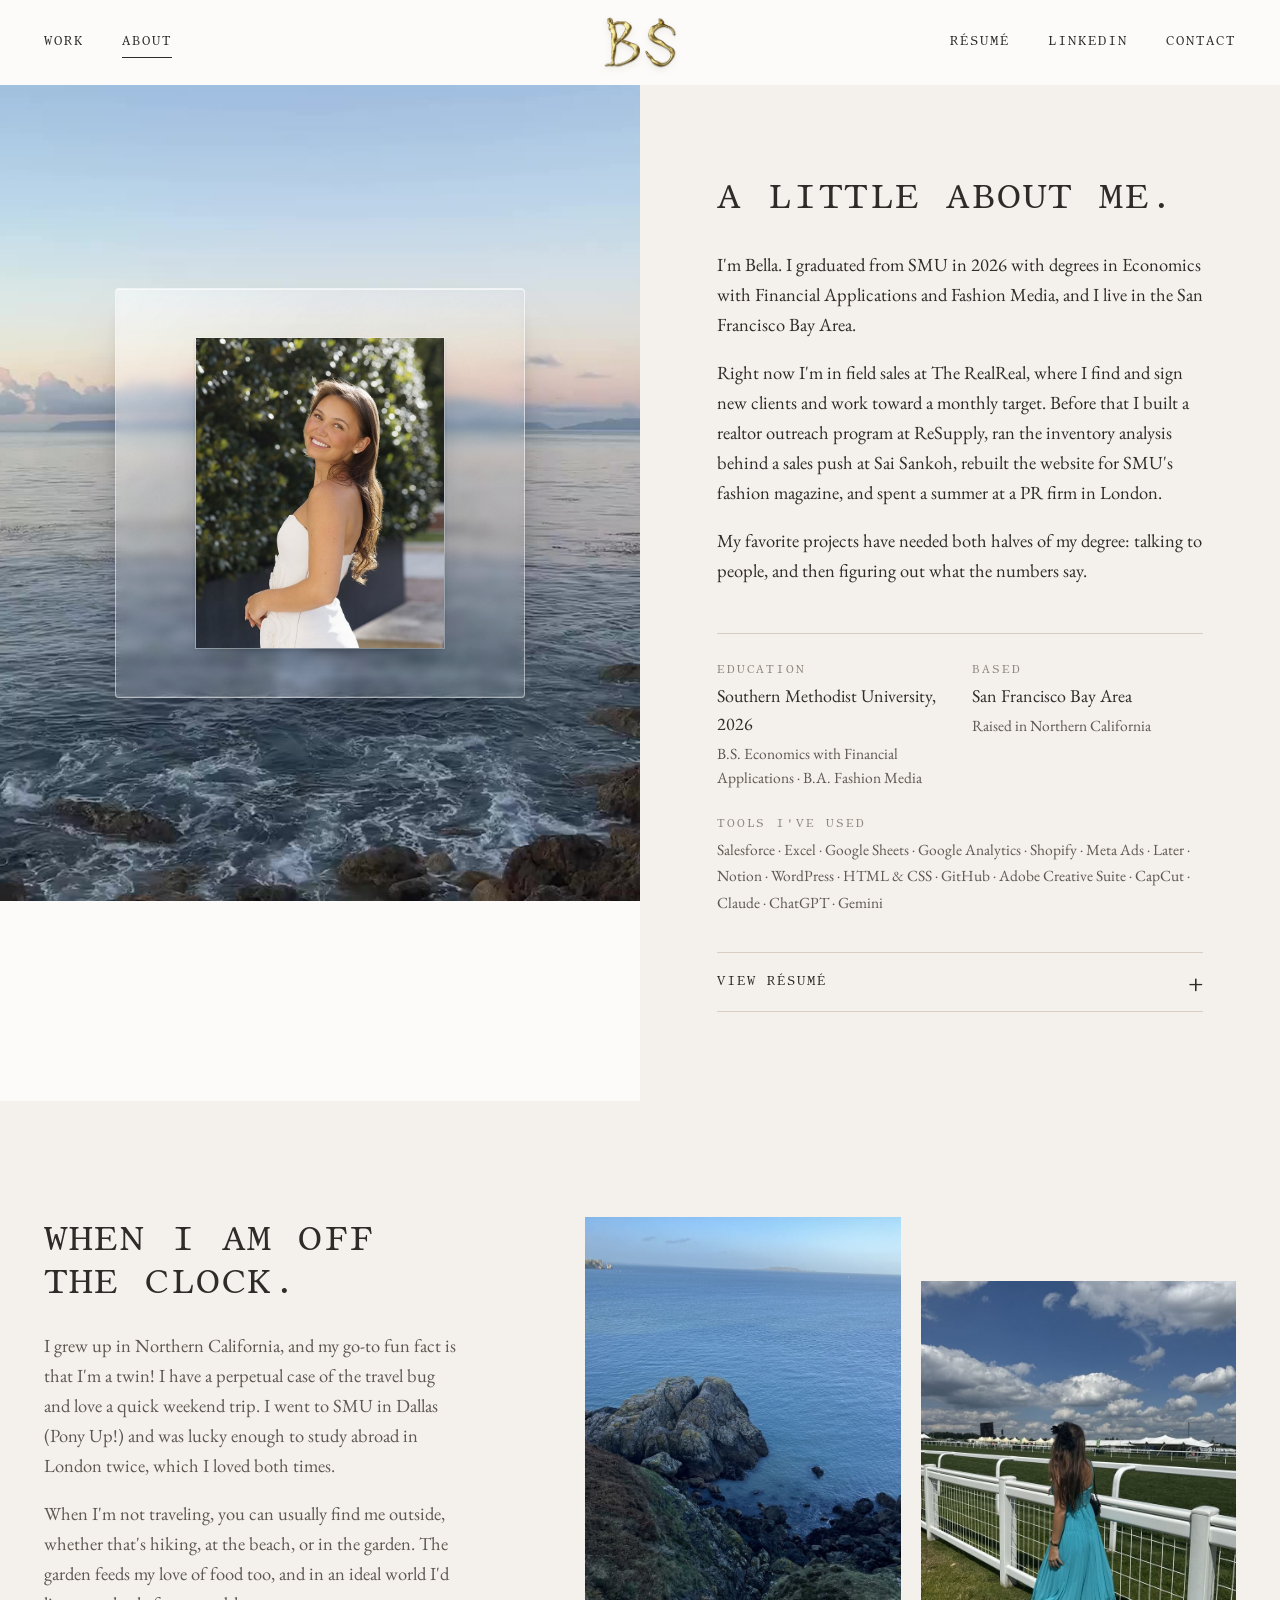
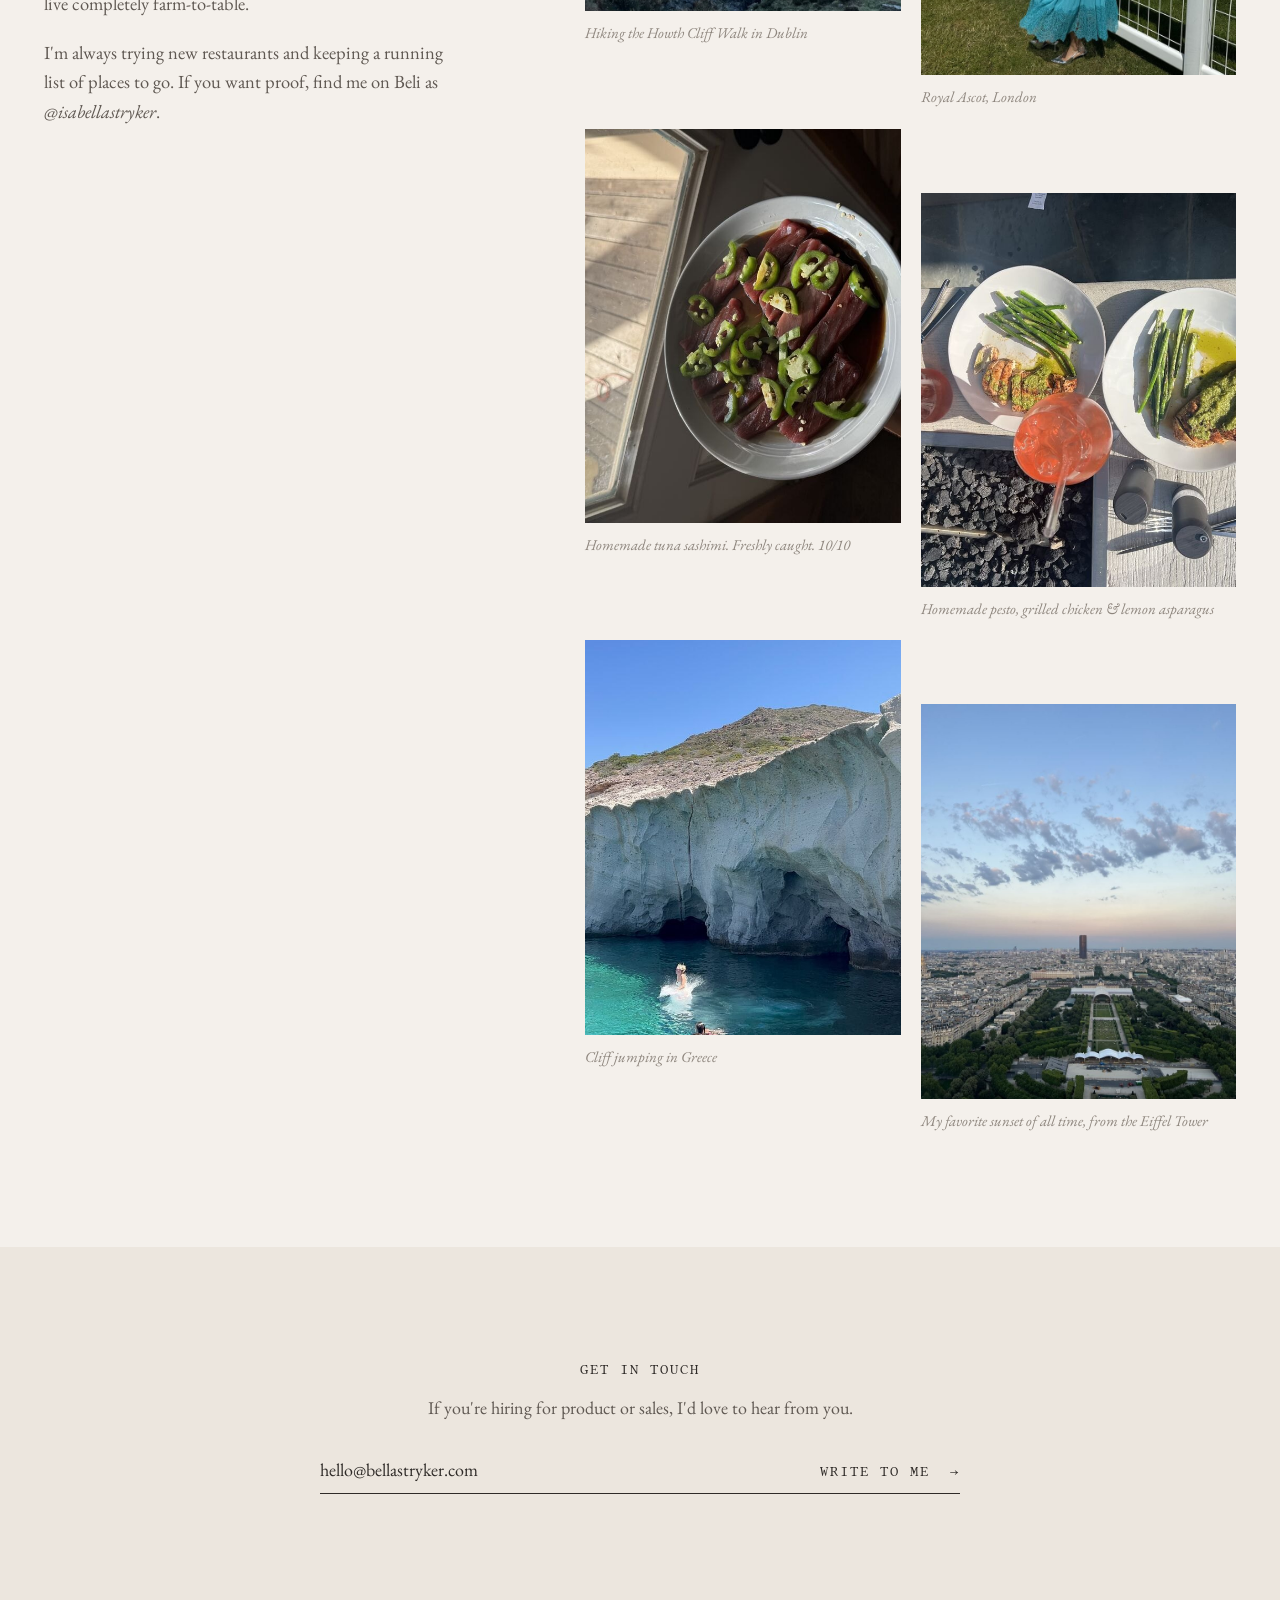
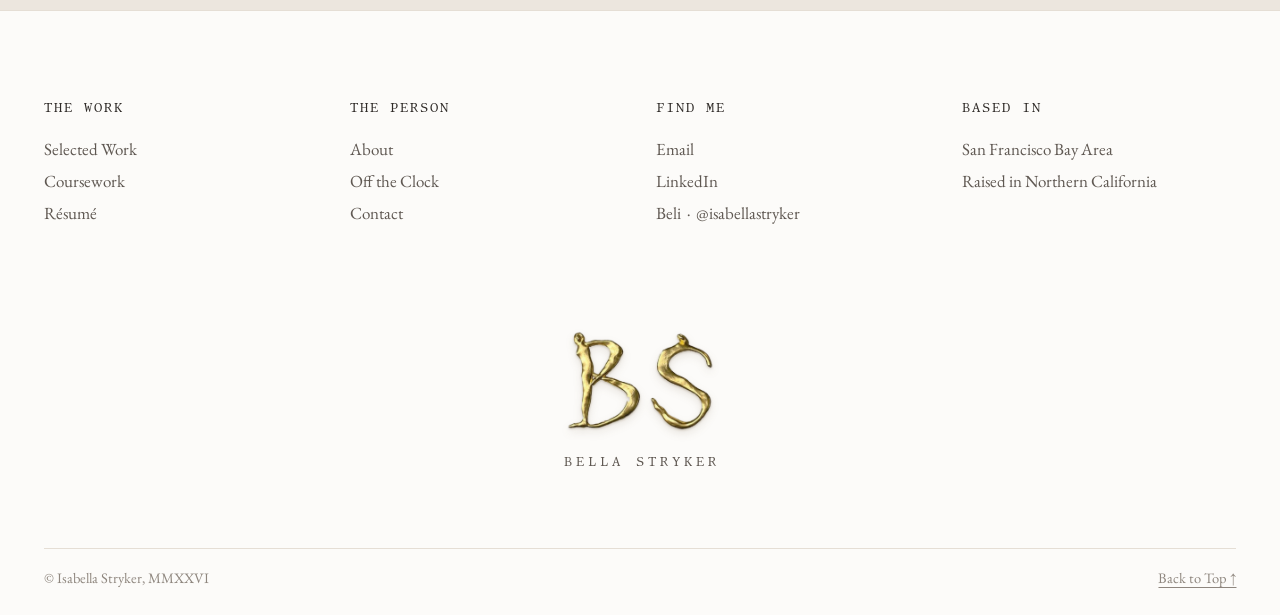
==== about.html @ f3119810 "Tools: add ChatGPT and Gemini Co-Authored-By: Claude Opus 5.5 <noreply@anthropic.com> Claude-Session" ====
<!doctype html>
<html lang="en">
<head>
  <meta charset="utf-8" />
  <meta name="viewport" content="width=device-width, initial-scale=1" />
  <title>About — Bella Stryker</title>
  <meta name="description" content="About Bella Stryker: SMU Economics and Fashion Media grad in field sales, with a background in growth marketing, analytics, and digital media." />
  <meta name="theme-color" content="#fcfbf9" />
  <meta property="og:title" content="About — Bella Stryker" />
  <meta property="og:description" content="About Bella Stryker: SMU Economics and Fashion Media grad in field sales, with a background in growth marketing, analytics, and digital media." />
  <meta property="og:type" content="website" />
  <meta property="og:url" content="https://bellastryker.com/about.html" />
  <meta property="og:image" content="https://bellastryker.com/assets/images/site/portrait.jpg" />
  <link rel="canonical" href="https://bellastryker.com/about.html" />
  <link rel="icon" type="image/png" sizes="64x64" href="favicon.png" />
  <link rel="apple-touch-icon" href="apple-touch-icon.png" />
  <link rel="preconnect" href="https://fonts.googleapis.com" />
  <link rel="preconnect" href="https://fonts.gstatic.com" crossorigin />
  <link href="https://fonts.googleapis.com/css2?family=EB+Garamond:ital,wght@0,400;0,500;1,400&amp;family=Homemade+Apple&amp;family=Libertinus+Mono&amp;display=swap" rel="stylesheet" />
  <link rel="stylesheet" href="css/styles.css" />
  <script>
    !function(t,e){var o,n,p,r;e.__SV||(window.posthog && window.posthog.__loaded)||(window.posthog=e,e._i=[],e.init=function(i,s,a){function g(t,e){var o=e.split(".");2==o.length&&(t=t[o[0]],e=o[1]),t[e]=function(){t.push([e].concat(Array.prototype.slice.call(arguments,0)))}}(p=t.createElement("script")).type="text/javascript",p.crossOrigin="anonymous",p.async=!0,p.src=s.api_host.replace(".i.posthog.com","-assets.i.posthog.com")+"/static/array.js",(r=t.getElementsByTagName("script")[0]).parentNode.insertBefore(p,r);var u=e;for(void 0!==a?u=e[a]=[]:a="posthog",u.people=u.people||[],u.toString=function(t){var e="posthog";return"posthog"!==a&&(e+="."+a),t||(e+=" (stub)"),e},u.people.toString=function(){return u.toString(1)+".people (stub)"},o="Mi Ri init Vi Gi Rr Wi Ji Bi capture calculateEventProperties tn register register_once register_for_session unregister unregister_for_session an getFeatureFlag getFeatureFlagPayload getFeatureFlagResult isFeatureEnabled reloadFeatureFlags updateFlags updateEarlyAccessFeatureEnrollment getEarlyAccessFeatures on onFeatureFlags onSurveysLoaded onSessionId getSurveys getActiveMatchingSurveys renderSurvey displaySurvey cancelPendingSurvey canRenderSurvey canRenderSurveyAsync un identify setPersonProperties group resetGroups setPersonPropertiesForFlags resetPersonPropertiesForFlags setGroupPropertiesForFlags resetGroupPropertiesForFlags reset setIdentity clearIdentity get_distinct_id getGroups get_session_id get_session_replay_url alias set_config startSessionRecording stopSessionRecording sessionRecordingStarted captureException addExceptionStep captureLog startExceptionAutocapture stopExceptionAutocapture loadToolbar get_property getSessionProperty nn Xi createPersonProfile setInternalOrTestUser sn Hi cn opt_in_capturing opt_out_capturing has_opted_in_capturing has_opted_out_capturing get_explicit_consent_status is_capturing clear_opt_in_out_capturing Ki debug Lr rn getPageViewId captureTraceFeedback captureTraceMetric Di".split(" "),n=0;n<o.length;n++)g(u,o[n]);e._i.push([i,s,a])},e.__SV=1)}(document,window.posthog||[]);
    posthog.init('phc_nHtUKdJ2cVmvsmuaGV37hXGk35jCPASbwRm5SjpypSxK', {
        api_host: 'https://us.i.posthog.com',
        defaults: '2026-01-30',
        person_profiles: 'identified_only',
    })
  </script>
</head>
<body id="top">
  <a class="skip" href="#main">Skip to content</a>


  <header class="site-header">
    <div class="wrap site-header__inner">
      <nav class="nav" aria-label="Primary">
        <a href="work.html">Work</a>
        <a href="about.html" aria-current="page">About</a>
      </nav>
      <button class="menu-btn" type="button" aria-expanded="false" aria-controls="drawer"><i aria-hidden="true"></i>Menu</button>

      <a href="index.html" class="wordmark" aria-label="Bella Stryker, home"><img src="assets/images/site/monogram-bs.webp" alt="BS monogram" width="672" height="459" /></a>

      <nav class="nav nav--right" aria-label="Secondary">
        <a href="assets/resume.pdf" target="_blank" rel="noopener">Résumé</a>
        <a href="https://linkedin.com/in/isabellastryker" target="_blank" rel="noopener">LinkedIn</a>
        <a href="contact.html">Contact</a>
      </nav>
      <a href="contact.html" class="header-cta">Contact</a>
    </div>
  </header>

  <div class="drawer" id="drawer" aria-hidden="true">
    <div class="drawer__scrim" data-close></div>
    <div class="drawer__panel" role="dialog" aria-modal="true" aria-label="Menu">
      <div class="drawer__top">
        <img class="drawer__monogram" src="assets/images/site/monogram-bs.webp" alt="BS monogram" width="672" height="459" />
        <button type="button" data-close aria-label="Close menu">
          <svg width="16" height="16" viewBox="0 0 12 12" fill="none" stroke="currentColor" stroke-width="1"><path d="M1 1l10 10M11 1L1 11"/></svg>
        </button>
      </div>
      <ul class="drawer__links">
        <li><a href="index.html">Home <span>00</span></a></li>
        <li><a href="work.html">Work <span>01</span></a></li>
        <li><a href="about.html">About <span>02</span></a></li>
        <li><a href="contact.html">Contact <span>03</span></a></li>
      </ul>
      <div class="drawer__foot">
        <a href="assets/resume.pdf" target="_blank" rel="noopener" class="link">Résumé (PDF)</a>
        <a href="https://linkedin.com/in/isabellastryker" target="_blank" rel="noopener" class="link">LinkedIn</a>
        <span>San Francisco Bay Area</span>
      </div>
    </div>
  </div>

  <main id="main">
    <section class="split split--about">
      <div class="tile tile--sticky">
        <div class="tile__stick">
          <video class="tile__bg" autoplay muted loop playsinline preload="auto" poster="assets/images/site/hero-ocean-poster.jpg" aria-hidden="true">
            <source src="assets/video/hero-ocean-sm.mp4" type="video/mp4" media="(max-width: 900px)" />
            <source src="assets/video/hero-ocean.mp4" type="video/mp4" />
          </video>
          <div class="glass-card">
            <figure class="glass-card__photo">
              <img src="assets/images/site/portrait.jpg" alt="Bella Stryker in a white dress, smiling, against a green hedge" fetchpriority="high" />
            </figure>
          </div>
        </div>
      </div>
      <div class="about-panel">
        <h1 class="h-lg">A little <em>about me.</em></h1>
        <p>I'm Bella. I graduated from SMU in 2026 with degrees in Economics with Financial Applications and Fashion Media, and I live in the San Francisco Bay Area.</p>
        <p>Right now I'm in field sales at The RealReal, where I find and sign new clients and work toward a monthly target. Before that I built a realtor outreach program at ReSupply, ran the inventory analysis behind a sales push at Sai Sankoh, rebuilt the website for SMU's fashion magazine, and spent a summer at a PR firm in London.</p>
        <p>My favorite projects have needed both halves of my degree: talking to people, and then figuring out what the numbers say.</p>

        <dl class="facts">
          <div>
            <dt>Education</dt>
            <dd>Southern Methodist University, 2026</dd>
            <dd class="fine">B.S. Economics with Financial Applications · B.A. Fashion Media</dd>
          </div>
          <div>
            <dt>Based</dt>
            <dd>San Francisco Bay Area</dd>
            <dd class="fine">Raised in Northern California</dd>
          </div>
          <div class="facts__wide">
            <dt>Tools I've Used</dt>
            <dd class="fine">Salesforce · Excel · Google Sheets · Google Analytics · Shopify · Meta Ads · Later · Notion · WordPress · HTML &amp; CSS · GitHub · Adobe Creative Suite · CapCut · Claude · ChatGPT · Gemini</dd>
          </div>
        </dl>

        <details class="resume">
          <summary><span class="label">View Résumé</span><span class="plus" aria-hidden="true">+</span></summary>
          <div class="resume__body">
            <object data="assets/resume.pdf" type="application/pdf" class="resume__viewer">
              <p style="padding:24px;">Your browser doesn't support embedded PDFs. <a class="link" href="assets/resume.pdf" download>Download my résumé instead.</a></p>
            </object>
            <p style="margin-top:16px;"><a href="assets/resume.pdf" download class="link">Download Résumé</a></p>
          </div>
        </details>
      </div>
    </section>

    <section class="section bg-linen" id="off-the-clock">
      <div class="wrap offclock">
        <div class="offclock__text reveal">
          <h2 class="h-lg">When I Am Off <em>the Clock.</em></h2>
          <p>I grew up in Northern California, and my go-to fun fact is that I'm a twin! I have a perpetual case of the travel bug and love a quick weekend trip. I went to SMU in Dallas (Pony Up!) and was lucky enough to study abroad in London twice, which I loved both times.</p>
          <p>When I'm not traveling, you can usually find me outside, whether that's hiking, at the beach, or in the garden. The garden feeds my love of food too, and in an ideal world I'd live completely farm-to-table.</p>
          <p>I'm always trying new restaurants and keeping a running list of places to go. If you want proof, find me on Beli as <em>@isabellastryker</em>.</p>
        </div>
        <div class="photo-grid reveal">
          <figure><img src="assets/images/site/life-howth.jpg" alt="The sea from the Howth Cliff Walk" loading="lazy" /><figcaption>Hiking the Howth Cliff Walk in Dublin</figcaption></figure>
          <figure><img src="assets/images/site/life-ascot.jpg" alt="Bella in a turquoise dress at Royal Ascot" loading="lazy" /><figcaption>Royal Ascot, London</figcaption></figure>
          <figure><img src="assets/images/site/life-sashimi.jpg" alt="Homemade tuna sashimi" loading="lazy" /><figcaption>Homemade tuna sashimi. Freshly caught. 10/10</figcaption></figure>
          <figure><img src="assets/images/site/life-pesto.jpg" alt="Homemade pesto with grilled chicken and asparagus" loading="lazy" /><figcaption>Homemade pesto, grilled chicken &amp; lemon asparagus</figcaption></figure>
          <figure><img src="assets/images/site/life-greece.jpg" alt="Cliff jumping into turquoise water in Greece" loading="lazy" /><figcaption>Cliff jumping in Greece</figcaption></figure>
          <figure><img src="assets/images/site/life-paris.jpg" alt="Sunset over Paris from the Eiffel Tower" loading="lazy" /><figcaption>My favorite sunset of all time, from the Eiffel Tower</figcaption></figure>
        </div>
      </div>
    </section>

    <section class="section bg-sand">
      <div class="wrap">
        <div class="letter reveal">
          <p class="label">Get in Touch</p>
          <p>If you're hiring for product or sales, I'd love to hear from you.</p>
          <a class="letter__row" href="mailto:hello@bellastryker.com">
            <span>hello@bellastryker.com</span>
            <span class="label">Write to Me &nbsp;→</span>
          </a>
        </div>
      </div>
    </section>
  </main>

  <footer class="site-footer">
    <div class="wrap">
      <div class="footer__cols">
        <div>
          <p class="label">The Work</p>
          <ul>
            <li><a href="work.html">Selected Work</a></li>
            <li><a href="work.html#coursework">Coursework</a></li>
            <li><a href="assets/resume.pdf" target="_blank" rel="noopener">Résumé</a></li>
          </ul>
        </div>
        <div>
          <p class="label">The Person</p>
          <ul>
            <li><a href="about.html">About</a></li>
            <li><a href="about.html#off-the-clock">Off the Clock</a></li>
            <li><a href="contact.html">Contact</a></li>
          </ul>
        </div>
        <div>
          <p class="label">Find Me</p>
          <ul>
            <li><a href="mailto:hello@bellastryker.com">Email</a></li>
            <li><a href="https://linkedin.com/in/isabellastryker" target="_blank" rel="noopener">LinkedIn</a></li>
            <li>Beli &nbsp;·&nbsp; @isabellastryker</li>
          </ul>
        </div>
        <div>
          <p class="label">Based In</p>
          <ul>
            <li>San Francisco Bay Area</li>
            <li>Raised in Northern California</li>
          </ul>
        </div>
      </div>
      <img class="footer__monogram" src="assets/images/site/monogram-bs.webp" alt="BS monogram" width="672" height="459" loading="lazy" />
      <p class="label footer__name">Bella Stryker</p>
      <div class="footer__base">
        <span>© Isabella Stryker, <span data-year>MMXXVI</span></span>
        <a href="#top" class="link" style="font-size:14.5px;">Back to Top ↑</a>
      </div>
    </div>
  </footer>

  <script src="js/main.js"></script>
</body>
</html>
---- css/styles.css ----
/* =========================================================
   Isabella Stryker — bellastryker.com
   Nov 2026 redesign. Editorial, quiet-luxury system:
   Garamond serifs with italic accents, tiny tracked caps,
   warm linen neutrals, full-bleed split tiles.
   ========================================================= */

:root {
  /* Palette — warm neutrals, earth-toned ink */
  --paper:     #fcfbf9;   /* page */
  --linen:     #f4f0eb;   /* tiles, panels */
  --sand:      #ece6de;   /* deeper band */
  --stone:     #d8cfc4;   /* rules, frames */
  --hair:      #e5ded5;   /* hairlines */
  --ink:       #2f2b28;   /* text */
  --ink-soft:  #5f5852;
  --ink-mute:  #8e867e;
  --espresso:  #2a2623;   /* dark tile */
  --cream:     #f3eee7;   /* text on dark */

  /* Type */
  /* Headers & titles — Cece uses ABC Gaisyr Semi Mono (paid, Dinamo). Libertinus Mono is the free stand-in;
     to switch, add an @font-face for Gaisyr and put it first in this stack. */
  --title:   "Libertinus Mono", "Courier Prime", "Courier New", ui-monospace, monospace;
  --serif:   "EB Garamond", Garamond, Georgia, "Times New Roman", serif;

  /* Layout */
  --max: 1440px;
  --gutter: clamp(18px, 3.4vw, 52px);
  --header-h: 84px;
  --ease: cubic-bezier(.22, .61, .36, 1);
}

*, *::before, *::after { box-sizing: border-box; }

html { scroll-behavior: smooth; -webkit-text-size-adjust: 100%; }

body {
  margin: 0;
  background: var(--paper);
  color: var(--ink);
  font-family: var(--serif);
  font-size: 18px;
  line-height: 1.55;
  -webkit-font-smoothing: antialiased;
  -moz-osx-font-smoothing: grayscale;
  text-rendering: optimizeLegibility;
  overflow-x: hidden;
}

a { color: inherit; text-decoration: none; }
img, video { max-width: 100%; display: block; }
button { font: inherit; color: inherit; background: none; border: 0; padding: 0; cursor: pointer; }
p { margin: 0 0 1em; }
::selection { background: var(--sand); color: var(--ink); }

/* -------- Type primitives -------- */
.label {
  font-family: var(--title);
  font-size: 12.5px;
  font-weight: 400;
  letter-spacing: 0.16em;
  text-transform: uppercase;
  line-height: 1.4;
  margin: 0;
}
.label--mute { color: var(--ink-mute); }

h1, h2, h3, .display {
  font-family: var(--title);
  font-weight: 400;
  line-height: 1.16;
  letter-spacing: 0.04em;
  text-transform: uppercase;
  margin: 0;
}
h1 em, h2 em, h3 em, .display em { font-style: normal; }
h1, h2 { text-wrap: balance; }

.h-xl { font-size: clamp(1.9rem, 3.8vw, 3.3rem); }
.h-lg { font-size: clamp(1.7rem, 2.9vw, 2.6rem); }
.h-md { font-size: clamp(1.4rem, 2.2vw, 2rem); }

.lede {
  font-size: clamp(1.1rem, 1.5vw, 1.3rem);
  line-height: 1.55;
  color: var(--ink-soft);
}

.link {
  font-family: var(--serif);
  font-size: 16px;
  text-decoration: underline;
  text-decoration-thickness: 1px;
  text-underline-offset: 4px;
  transition: opacity .25s var(--ease), text-underline-offset .25s var(--ease);
  white-space: nowrap;
}
.link:hover { text-underline-offset: 7px; }

.wrap {
  width: 100%;
  max-width: var(--max);
  margin-inline: auto;
  padding-inline: var(--gutter);
}

.section { padding-block: clamp(64px, 9vw, 128px); }
.section--tight { padding-block: clamp(48px, 6vw, 84px); }
.bg-linen { background: var(--linen); }
.bg-sand { background: var(--sand); }
.center { text-align: center; }

.skip { position: absolute; left: -9999px; top: 8px; z-index: 100; background: var(--paper); padding: 8px 14px; }
.skip:focus { left: 12px; }

/* -------- Header -------- */
.site-header {
  position: sticky;
  top: 0;
  z-index: 50;
  background: var(--paper);
  border-bottom: 1px solid transparent;
  transition: border-color .3s var(--ease), background .3s var(--ease);
}
.site-header.is-scrolled { border-bottom-color: var(--hair); background: rgba(252, 251, 249, .96); backdrop-filter: blur(8px); }

.site-header__inner {
  height: var(--header-h);
  display: grid;
  grid-template-columns: 1fr auto 1fr;
  align-items: center;
  gap: 24px;
}

.nav { display: flex; gap: clamp(22px, 3vw, 52px); }
.nav--right { justify-content: flex-end; }
.nav a {
  position: relative;
  font-family: var(--title);
  font-size: 12.5px;
  font-weight: 400;
  letter-spacing: 0.16em;
  text-transform: uppercase;
  padding-block: 6px;
}
.nav a::after {
  content: "";
  position: absolute;
  left: 0; right: 0; bottom: 0;
  height: 1px;
  background: currentColor;
  transform: scaleX(0);
  transform-origin: left;
  transition: transform .35s var(--ease);
}
.nav a:hover::after, .nav a[aria-current="page"]::after { transform: scaleX(1); }

.wordmark { display: block; line-height: 0; }
.wordmark img {
  height: clamp(44px, 4vw, 58px);
  width: auto;
  filter: drop-shadow(0 1px .5px rgba(90, 66, 30, .25)) drop-shadow(0 3px 3px rgba(90, 66, 30, .1));
}

.menu-btn, .header-cta { display: none; }

/* -------- Mobile drawer -------- */
.drawer {
  position: fixed;
  inset: 0;
  z-index: 80;
  pointer-events: none;
}
.drawer__scrim {
  position: absolute; inset: 0;
  background: rgba(42, 38, 35, .35);
  opacity: 0;
  transition: opacity .4s var(--ease);
}
.drawer__panel {
  position: absolute;
  top: 0; left: 0; bottom: 0;
  width: min(420px, 88vw);
  background: var(--paper);
  transform: translateX(-100%);
  transition: transform .5s var(--ease);
  display: flex;
  flex-direction: column;
  padding: 22px var(--gutter) 32px;
  overflow-y: auto;
}
.drawer.is-open { pointer-events: auto; }
.drawer.is-open .drawer__scrim { opacity: 1; }
.drawer.is-open .drawer__panel { transform: none; }
.drawer__top { display: flex; justify-content: space-between; align-items: center; margin-bottom: 44px; }
.drawer__links { list-style: none; margin: 0; padding: 0; }
.drawer__links li { border-bottom: 1px solid var(--hair); }
.drawer__links a {
  display: flex; justify-content: space-between; align-items: baseline;
  font-family: var(--title);
  font-size: 24px;
  font-weight: 400;
  text-transform: uppercase;
  letter-spacing: .06em;
  padding-block: 16px;
}
.drawer__links a span { font-size: 12px; letter-spacing: .16em; color: var(--ink-mute); }
.drawer__foot { margin-top: auto; padding-top: 40px; display: grid; gap: 10px; font-size: 16px; color: var(--ink-soft); }
body.is-locked { overflow: hidden; }

/* -------- Split tiles (the Cece motif) -------- */
.split {
  display: grid;
  grid-template-columns: 1fr 1fr;
}
.split--hero { min-height: calc(100vh - var(--header-h)); min-height: calc(100svh - var(--header-h)); }

.tile {
  position: relative;
  overflow: hidden;
  min-height: clamp(520px, 62vw, 860px);
  display: flex;
  align-items: center;
  justify-content: center;
  isolation: isolate;
}
.split--hero .tile { min-height: 100%; }

.tile--image > img,
.tile--image > video,
.tile--image > picture img {
  position: absolute; inset: 0;
  width: 100%; height: 100%;
  object-fit: cover;
  z-index: -2;
  transition: transform 1.6s var(--ease);
}
.tile--image::after {           /* soft scrim so captions read */
  content: "";
  position: absolute; inset: auto 0 0 0;
  height: 42%;
  background: linear-gradient(to top, rgba(28, 24, 21, .52), rgba(28, 24, 21, 0));
  z-index: -1;
}
a.tile--image:hover > img, a.tile--image:hover > video { transform: scale(1.025); }
.tile--video { background: #93a3b5 url("../assets/images/site/hero-ocean-poster.jpg") center / cover; }

.tile--linen { background: var(--linen); }
.tile--dark { background: var(--espresso); color: var(--cream); }
.tile--image, .tile--dark { color: #fff; }

.tile__caption {
  position: absolute;
  left: var(--gutter); right: var(--gutter); bottom: clamp(24px, 3.2vw, 46px);
  display: grid;
  grid-template-columns: 1fr auto;
  column-gap: 24px;
  row-gap: 12px;
  align-items: end;
}
.tile__caption .label { grid-column: 1; }
.tile__caption p:not(.label) { grid-column: 1; margin: 0; font-size: 16.5px; line-height: 1.45; max-width: 34ch; }
.tile__caption .link { grid-column: 2; grid-row: 1; justify-self: end; }
.tile--linen .tile__caption { color: var(--ink); }

/* Framed photo on a linen tile */
.frame {
  width: min(46%, 380px, calc((100vh - 360px) * 0.72));
  min-width: 200px;
  background: var(--paper);
  padding: clamp(10px, 1.2vw, 16px);
  border: 1px solid var(--stone);
  outline: 1px solid var(--stone);
  outline-offset: clamp(8px, 1vw, 14px);
  box-shadow: 0 30px 60px -34px rgba(47, 43, 40, .35);
  margin-bottom: 96px;
}
.frame img { width: 100%; aspect-ratio: 3 / 4; object-fit: cover; }

/* Embossed-paper frame (hero) — photo window sits at 74,82 → 290,372 of a 364×454 artboard */
.tile--paper { background-color: #f6f3ee; }
/* tactile cotton-paper relief, lit from the top-left like the embossing; sits over the frame art, under the photo */
.tile--paper::before {
  content: "";
  position: absolute; inset: 0;
  z-index: 1;
  pointer-events: none;
  background: url("../assets/images/site/paper-texture.jpg") 0 0 / 256px 256px;
  mix-blend-mode: hard-light;
  opacity: var(--paper-tooth, .4);
}
.tile--paper .emboss__photo { z-index: 2; }
.tile--paper .tile__caption { z-index: 3; }
.emboss {
  position: relative;
  width: min(80%, 560px, calc((100vh - 320px) * 0.8018));
  min-width: 240px;
  aspect-ratio: 364 / 454;
  margin-bottom: 116px;
}
.emboss__art { position: absolute; inset: 0; width: 100%; height: 100%; }
.emboss__photo {
  position: absolute;
  left: 20.33%; top: 18.06%; width: 59.34%; height: 63.88%;
  margin: 0;
  background: var(--linen);
  box-shadow: 0 1px 1.5px rgba(70, 58, 48, .16), 0 12px 24px -14px rgba(70, 58, 48, .38);
}
.emboss__photo img { width: 100%; height: 100%; object-fit: cover; object-position: 58% 26%; transition: transform 1.6s var(--ease); }
a.tile--paper:hover .emboss__photo img { transform: scale(1.02); }
.emboss__photo { overflow: hidden; }
.tile--paper .tile__caption { color: var(--ink); }

/* Dark tile with centred display line */
.tile__feature {
  text-align: center;
  padding: 0 var(--gutter) 90px;
}
.tile__feature .display {
  font-size: clamp(1.9rem, 3.6vw, 3.2rem);
  letter-spacing: .05em;
  margin-top: 20px;
}
.tile__feature .label { color: rgba(243, 238, 231, .7); }
.tile--dark::before {          /* engraved double frame */
  content: "";
  position: absolute;
  inset: clamp(12px, 1.3vw, 18px);
  border: 1px solid rgba(243, 238, 231, .16);
  outline: 1px solid rgba(243, 238, 231, .1);
  outline-offset: -8px;
  pointer-events: none;
}
.tile--dark .tile__caption { left: calc(var(--gutter) + 10px); right: calc(var(--gutter) + 10px); }

/* -------- Tabbed work grid -------- */
.tabs-bar {
  display: grid;
  grid-template-columns: 1fr auto 1fr;
  align-items: center;
  margin-bottom: clamp(28px, 3.4vw, 44px);
}
.tabs { display: flex; gap: clamp(20px, 3vw, 40px); justify-content: center; grid-column: 2; }
.tab {
  font-family: var(--serif);
  font-size: 17px;
  color: var(--ink-mute);
  padding-block: 4px;
  text-decoration: underline;
  text-decoration-color: transparent;
  text-decoration-thickness: 1px;
  text-underline-offset: 6px;
  transition: color .25s var(--ease), text-decoration-color .25s var(--ease);
}
.tab:hover { color: var(--ink); }
.tab[aria-selected="true"] { color: var(--ink); text-decoration-color: currentColor; }
.tabs-bar .link { grid-column: 3; justify-self: end; }

.tab-panel[hidden] { display: none; }
.cards {
  display: grid;
  grid-template-columns: repeat(4, 1fr);
  gap: clamp(14px, 1.8vw, 26px);
  animation: fade .6s var(--ease);
}
@keyframes fade { from { opacity: 0; transform: translateY(8px); } to { opacity: 1; transform: none; } }

.card { display: block; }
.card__media {
  position: relative;
  aspect-ratio: 4 / 5;
  background: var(--linen);
  overflow: hidden;
  display: grid;
  place-items: center;
}
.card__media > * { grid-area: 1 / 1; }
.card__logo { width: 58%; max-height: 44%; object-fit: contain; transition: transform .8s var(--ease); }
.card__logo--arella { width: 68%; }
.card__logo--resupply { width: 38%; }
.card__logo--sai { width: 46%; }
.card__logo--modus { width: 44%; }
.card__wordmark { width: auto; font-family: var(--title); font-size: clamp(1.15rem, 1.9vw, 1.6rem); letter-spacing: .32em; text-transform: uppercase; color: var(--ink); white-space: nowrap; }
.card__doc {
  width: 60%;
  box-shadow: 0 22px 40px -24px rgba(47, 43, 40, .45), 0 1px 2px rgba(47, 43, 40, .08);
  transition: transform .8s var(--ease);
}
.card__doc--tall { width: 44%; }
.card__alt {
  position: absolute; inset: 0;
  width: 100%; height: 100%;
  object-fit: cover;
  opacity: 0;
  transition: opacity .6s var(--ease), transform 1.2s var(--ease);
  transform: scale(1.03);
}
.card__alt--blend { mix-blend-mode: multiply; }
.card:hover .card__alt, .card:focus-visible .card__alt { opacity: 1; transform: none; }
.card:hover .card__logo, .card:hover .card__doc { transform: scale(1.04); }
.card__logo { transition: transform .8s var(--ease), opacity .4s var(--ease); }
.card--swap:hover .card__logo, .card--swap:focus-visible .card__logo { opacity: 0; }
.card__body { padding-top: 16px; }
.card__title { font-size: 12.5px; }
.card__sub { margin: 6px 0 0; font-size: 15.5px; color: var(--ink-soft); }
.card__year { margin: 2px 0 0; font-size: 14px; color: var(--ink-mute); font-variant-numeric: oldstyle-nums; }

/* -------- Four-up values row -------- */
.values {
  display: grid;
  grid-template-columns: repeat(4, 1fr);
  gap: clamp(24px, 3vw, 48px);
}
.value { display: grid; grid-template-columns: 46px 1fr; column-gap: 18px; align-content: start; align-items: start; }
.value svg { width: 46px; height: 46px; color: var(--ink); grid-row: span 2; }
.value .label { padding-top: 6px; }
.value p { margin: 8px 0 0; font-size: 15.5px; line-height: 1.5; color: var(--ink-soft); grid-column: 2; }
.values--rule { border-top: 1px solid var(--hair); padding-top: clamp(32px, 4vw, 52px); }

/* -------- Statement paragraph -------- */
.statement {
  font-family: var(--serif);
  font-weight: 400;
  font-size: clamp(1.6rem, 2.9vw, 2.45rem);
  line-height: 1.32;
  max-width: 25em;
  margin: 26px auto 34px;
  text-wrap: balance;
}
.statement em { font-style: italic; }

/* -------- Gallery (off the clock) -------- */
.gallery-head { display: flex; justify-content: space-between; align-items: end; gap: 24px; margin-bottom: 28px; }
.gallery-head h2 { font-size: clamp(1.4rem, 2.2vw, 1.9rem); }
.gallery { display: grid; grid-template-columns: repeat(4, 1fr); gap: clamp(8px, 1vw, 14px); }
.gallery figure { margin: 0; position: relative; overflow: hidden; }
.gallery img { width: 100%; aspect-ratio: 1; object-fit: cover; transition: transform 1.2s var(--ease); }
.gallery figcaption {
  position: absolute; inset: auto 0 0 0;
  padding: 40px 16px 14px;
  font-style: italic;
  font-size: 15px;
  color: #fff;
  background: linear-gradient(to top, rgba(28, 24, 21, .55), transparent);
  opacity: 0;
  transition: opacity .4s var(--ease);
}
.gallery figure:hover img { transform: scale(1.04); }
.gallery figure:hover figcaption { opacity: 1; }

/* -------- Letter band (newsletter stand-in) -------- */
.letter { max-width: 640px; margin-inline: auto; text-align: center; }
.letter p:not(.label) { font-size: 18px; color: var(--ink-soft); margin: 14px 0 34px; }
.letter__row {
  display: flex; justify-content: space-between; align-items: baseline; gap: 20px;
  border-bottom: 1px solid var(--ink);
  padding-bottom: 10px;
  text-align: left;
  font-size: 18px;
  transition: gap .3s var(--ease);
}
.letter__row .label { white-space: nowrap; }
.letter__row:hover { gap: 32px; }

/* -------- Footer -------- */
.site-footer { padding-top: clamp(56px, 7vw, 96px); border-top: 1px solid var(--hair); }
.footer__cols { display: grid; grid-template-columns: repeat(4, 1fr); gap: 32px; }
.footer__cols ul { list-style: none; margin: 18px 0 0; padding: 0; display: grid; gap: 6px; }
.footer__cols a, .footer__cols li { font-size: 17px; color: var(--ink-soft); }
.footer__cols a:hover { color: var(--ink); text-decoration: underline; text-underline-offset: 4px; }
.footer__monogram {
  display: block;
  height: clamp(84px, 8vw, 124px);
  width: auto;
  margin: clamp(64px, 8vw, 112px) auto 0;
  filter: drop-shadow(0 1px 1px rgba(90, 66, 30, .28)) drop-shadow(0 4px 4px rgba(90, 66, 30, .12));
}
.drawer__monogram { height: 38px; width: auto; filter: drop-shadow(0 1px 1px rgba(90, 66, 30, .2)); }
.footer__name {
  text-align: center;
  letter-spacing: .32em;
  padding-left: .32em;            /* optically re-centre trailing tracking */
  color: var(--ink-soft);
  margin: 22px 0 clamp(52px, 6vw, 84px);
}
.footer__base {
  display: flex; justify-content: space-between; gap: 16px;
  border-top: 1px solid var(--hair);
  padding-block: 18px 26px;
  font-size: 14.5px;
  color: var(--ink-mute);
}

/* -------- Page hero (interior pages) -------- */
.page-hero { text-align: center; padding-block: clamp(72px, 10vw, 140px) clamp(48px, 6vw, 80px); }
.page-hero h1 { margin: 24px auto 28px; max-width: 18em; }
.page-hero .lede { max-width: 44ch; margin-inline: auto; }

.index-strip {
  display: flex; flex-wrap: wrap; justify-content: center;
  gap: 10px clamp(18px, 2.6vw, 36px);
  border-block: 1px solid var(--hair);
  padding-block: 18px;
}
.index-strip a { font-family: var(--title); font-size: 12.5px; letter-spacing: .16em; text-transform: uppercase; color: var(--ink-soft); }
.index-strip a span { margin-right: 8px; color: var(--ink-mute); }
.index-strip a:hover { color: var(--ink); }

/* Work page: texture collage as a full-bleed hero photo.
   --veil is how much paper sits over the image (higher = softer); the radial glow keeps the headline legible. */
.hero-photo {
  --veil: .4;
  background:
    radial-gradient(ellipse var(--glow-w, 48%) 58% at 50% 50%, rgba(252, 251, 249, .62), rgba(252, 251, 249, 0) 72%),
    linear-gradient(rgba(252, 251, 249, var(--veil)), rgba(252, 251, 249, var(--veil))),
    url("../assets/images/site/work-hero.jpg") center / cover no-repeat;
}
.hero-photo .page-hero { padding-block: clamp(96px, 12vw, 168px); }
.hero-photo + .wrap .index-strip { border-top: 0; }
@media (max-width: 560px) { .hero-photo { --veil: .5; --glow-w: 95%; } }

/* Home: skills + tools, two panels. Same materials as the hero and About:
   textured paper on the left, a frosted-glass card over the blue embroidery on the right. */
.split--kit .kit { position: relative; isolation: isolate; display: flex; align-items: center; padding: clamp(64px, 8vw, 120px) var(--gutter); }
.kit--paper { background-color: #f6f3ee; }
.kit--paper::before {
  content: ""; position: absolute; inset: 0; z-index: -1; pointer-events: none;
  background: url("../assets/images/site/paper-texture.jpg") 0 0 / 256px 256px;
  mix-blend-mode: hard-light; opacity: var(--paper-tooth, .4);
}
.kit--photo { background: #a9bccb url("../assets/images/site/scrap-fans-blue.jpg") center / cover no-repeat; }
.kit__inner { width: 100%; max-width: 560px; margin-inline: auto; }
.kit h2 { margin: 0 0 clamp(24px, 3vw, 36px); }
.kit-glass {
  padding: clamp(28px, 3.5vw, 48px);
  border-radius: 4px;
  background: linear-gradient(170deg, rgba(255, 255, 255, .64) 0%, rgba(255, 255, 255, .5) 50%, rgba(255, 255, 255, .66) 100%);
  -webkit-backdrop-filter: blur(14px) saturate(1.1);
  backdrop-filter: blur(14px) saturate(1.1);
  border: 1px solid rgba(255, 255, 255, .6);
  box-shadow: inset 0 1px 0 rgba(255, 255, 255, .7), 0 10px 22px -14px rgba(10, 20, 35, .35), 0 40px 70px -34px rgba(10, 20, 35, .5);
}
.pills { list-style: none; margin: 0; padding: 0; display: flex; flex-wrap: wrap; gap: 10px; }
.pills li { border: 1px solid rgba(95, 88, 82, .32); border-radius: 999px; padding: 9px 18px; font-size: 16.5px; line-height: 1.2; color: var(--ink); background: rgba(255, 255, 255, .28); }
.pills--sm { gap: 8px; }
.pills--sm li { font-size: 15px; padding: 7px 14px; border-color: rgba(255, 255, 255, .85); background: rgba(255, 255, 255, .5); }
.pill__tag { font-family: var(--title); font-size: 10.5px; letter-spacing: .14em; text-transform: uppercase; color: var(--ink-mute); margin-left: 6px; }
.stack { margin: 0; display: grid; gap: 18px; }
.stack > div { display: grid; gap: 10px; padding-top: 18px; border-top: 1px solid rgba(95, 88, 82, .16); }
.stack > div:first-child { border-top: 0; padding-top: 0; }
.stack dt { color: var(--ink-soft); }
.stack dd { margin: 0; }

/* Sub-section heading inside a page (e.g. Coursework on Work) */
.subhead { text-align: center; padding-block: clamp(72px, 9vw, 128px) clamp(8px, 2vw, 24px); border-bottom: 0; scroll-margin-top: var(--header-h); }
.subhead h2 { margin: 24px auto 28px; max-width: 18em; }
.subhead .lede { max-width: 44ch; margin-inline: auto; }

/* -------- Case studies -------- */
.case { padding-block: clamp(64px, 8vw, 120px); border-bottom: 1px solid var(--hair); scroll-margin-top: var(--header-h); }
.case:last-of-type { border-bottom: 0; }
.case__inner {
  display: grid;
  grid-template-columns: minmax(240px, 4fr) 8fr;
  gap: clamp(32px, 6vw, 112px);
  align-items: start;
}
.case__aside { position: sticky; top: calc(var(--header-h) + 32px); }
.case__no { font-family: var(--title); text-transform: uppercase; letter-spacing: .06em; font-size: clamp(1.8rem, 2.8vw, 2.5rem); line-height: 1; margin: 0 0 28px; color: var(--ink-mute); }
.case__meta { margin: 0; display: grid; gap: 16px; border-top: 1px solid var(--hair); padding-top: 22px; }
.case__meta dt { font-family: var(--title); font-size: 12px; letter-spacing: .16em; text-transform: uppercase; color: var(--ink-mute); }
.case__meta dd { margin: 3px 0 0; font-size: 18px; }
.case__aside-media { margin-top: 32px; display: block; }
.case__main h2 { font-size: clamp(1.55rem, 2.5vw, 2.25rem); line-height: 1.2; margin-bottom: clamp(32px, 4vw, 52px); max-width: 22em; }
.case__body { display: grid; gap: 30px; max-width: 64ch; }
.case__block .label { margin-bottom: 10px; color: var(--ink-mute); }
.case__block p { margin: 0; font-size: 18.5px; line-height: 1.6; }

.media-tile { background: var(--linen); display: grid; place-items: center; aspect-ratio: 4 / 5; overflow: hidden; }
.media-tile video, .media-tile img.cover { width: 100%; height: 100%; object-fit: cover; }
.media-tile .blend { mix-blend-mode: multiply; }
.media-tile .logo { width: 56%; }
.media-tile--wide { aspect-ratio: 16 / 8; margin-top: clamp(40px, 5vw, 64px); }
.media-tile--wide .logo { width: min(36%, 300px); }
.media-caption { margin-top: 12px; font-size: 14.5px; font-style: italic; color: var(--ink-mute); }

/* Browser-frame embeds */
.embeds { display: grid; grid-template-columns: 1fr 1fr; gap: clamp(14px, 2vw, 26px); margin-top: clamp(40px, 5vw, 64px); }
.embeds--one { grid-template-columns: 1fr; }
.embed { display: block; background: var(--linen); padding: 12px 12px 0; --h: 440px; }
.embed__bar { display: flex; justify-content: space-between; align-items: center; padding: 2px 4px 12px; }
.embed__bar .label { font-size: 11px; color: var(--ink-soft); }
.embed__bar span:last-child { font-size: 14px; font-style: italic; color: var(--ink-mute); }
.embed__view { height: var(--h); overflow: hidden; background: #fff; box-shadow: 0 1px 2px rgba(47, 43, 40, .06); }
.embed__view img { width: 100%; transition: transform 7s cubic-bezier(.45, .05, .35, 1); }
.embed:hover .embed__view img { transform: translateY(calc(-100% + var(--h))); }
.embed__view iframe { width: 100%; height: 100%; border: 0; display: block; }
.embeds--one .embed { --h: 520px; }

/* IG story phone (coursework) */
.ig-phone {
  position: relative;
  width: 100%; max-width: 270px;
  aspect-ratio: 9 / 18.5;
  background: #111;
  border-radius: 34px;
  padding: 9px;
  box-shadow: 0 30px 50px -30px rgba(47, 43, 40, .5);
  overflow: hidden;
  margin-top: 14px;
}
.ig-phone__notch { position: absolute; top: 14px; left: 50%; transform: translateX(-50%); width: 34%; height: 18px; border-radius: 12px; background: #111; z-index: 4; }
.ig-phone__screen { position: relative; width: 100%; height: 100%; border-radius: 26px; overflow: hidden; background: #000; }
.ig-phone__bars { position: absolute; top: 40px; left: 10px; right: 10px; display: flex; gap: 4px; z-index: 3; }
.ig-phone__bar { flex: 1; height: 2px; background: rgba(255, 255, 255, .35); border-radius: 2px; overflow: hidden; }
.ig-phone__bar span { display: block; height: 100%; width: 0; background: #fff; }
.ig-phone__bar.is-done span { width: 100%; }
@keyframes igFill { from { width: 0; } to { width: 100%; } }
.ig-phone__header { position: absolute; top: 50px; left: 12px; display: flex; align-items: center; gap: 8px; z-index: 3; color: #fff; font-family: -apple-system, BlinkMacSystemFont, "Helvetica Neue", Arial, sans-serif; font-size: 12px; font-weight: 600; }
.ig-phone__avatar { width: 24px; height: 24px; border-radius: 50%; background: linear-gradient(135deg, #e9e2d8, #b9ab9a); border: 1.5px solid #fff; }
.ig-phone__slide { position: absolute; inset: 0; width: 100%; height: 100%; object-fit: cover; opacity: 0; transition: opacity .4s ease; }
.ig-phone__slide.is-active { opacity: 1; }
.ig-phone__tap { position: absolute; top: 0; bottom: 0; width: 50%; z-index: 5; cursor: pointer; }
.ig-phone__tap--left { left: 0; }
.ig-phone__tap--right { right: 0; }

/* -------- About -------- */
.split--about { min-height: auto; }
.split--about .tile { min-height: clamp(560px, 70vw, 980px); }
.about-panel { background: var(--linen); padding: clamp(56px, 7vw, 112px) clamp(24px, 6vw, 104px); display: flex; flex-direction: column; justify-content: center; }
.about-panel h1 { margin: 0 0 32px; }
.about-panel p:not(.label) { max-width: 56ch; font-size: 18.5px; line-height: 1.62; }
.facts { display: grid; grid-template-columns: 1fr 1fr; gap: 24px; margin: 28px 0 0; padding-top: 26px; border-top: 1px solid var(--stone); max-width: 56ch; }
.facts dt { font-family: var(--title); font-size: 12px; letter-spacing: .16em; text-transform: uppercase; color: var(--ink-mute); }
.facts dd { margin: 4px 0 0; font-size: 18px; }
.facts dd.fine { font-size: 15.5px; color: var(--ink-soft); }
.facts__wide { grid-column: 1 / -1; }
.facts__wide dd.fine { line-height: 1.7; }

.resume { margin-top: 36px; max-width: 56ch; border-top: 1px solid var(--stone); }
.resume summary {
  list-style: none; cursor: pointer;
  display: flex; justify-content: space-between; align-items: center;
  padding-block: 16px; border-bottom: 1px solid var(--stone);
}
.resume summary::-webkit-details-marker { display: none; }
.resume summary .plus { font-family: var(--serif); font-size: 26px; line-height: 1; transition: transform .3s var(--ease); }
.resume[open] summary .plus { transform: rotate(45deg); }
.resume__body { padding-top: 20px; }
.resume__viewer { display: block; width: 100%; height: 640px; border: 1px solid var(--stone); background: #fff; }

.offclock { display: grid; grid-template-columns: 5fr 7fr; gap: clamp(36px, 6vw, 104px); align-items: start; }
.offclock__text { position: sticky; top: calc(var(--header-h) + 32px); }
.offclock__text h2 { margin: 0 0 28px; }
.offclock__text p:not(.label) { font-size: 18.5px; line-height: 1.62; color: var(--ink-soft); max-width: 46ch; }
.photo-grid { display: grid; grid-template-columns: 1fr 1fr; gap: clamp(12px, 1.6vw, 22px); }
.photo-grid figure { margin: 0; }
.photo-grid img { width: 100%; aspect-ratio: 4 / 5; object-fit: cover; background: var(--linen); }
.photo-grid figure:nth-child(even) { margin-top: clamp(28px, 5vw, 72px); }
.photo-grid figcaption { margin-top: 10px; font-size: 15px; font-style: italic; color: var(--ink-mute); }

/* -------- Contact -------- */
.split--contact { min-height: calc(100vh - var(--header-h) - 34px); min-height: calc(100svh - var(--header-h) - 34px); }
.split--contact .tile { min-height: 560px; }
.contact-panel { padding: clamp(56px, 7vw, 112px) clamp(24px, 6vw, 104px); display: flex; flex-direction: column; justify-content: center; }
.contact-panel h1 { margin: 22px 0 26px; }
.contact-panel .lede { max-width: 46ch; margin-bottom: 44px; }
.rows { list-style: none; margin: 0; padding: 0; border-top: 1px solid var(--hair); max-width: 640px; }
.rows li { border-bottom: 1px solid var(--hair); }
.rows a, .rows .row {
  display: grid; grid-template-columns: 130px 1fr auto; gap: 20px; align-items: baseline;
  padding-block: 18px;
  font-size: 18px;
}
.rows .label { color: var(--ink-mute); }
.rows .arrow { font-family: var(--serif); font-size: 22px; line-height: 1; transition: transform .3s var(--ease); }
.rows a:hover .arrow { transform: translateX(6px); }
.rows a:hover .val { text-decoration: underline; text-underline-offset: 4px; }

/* -------- Reveal -------- */
.reveal { opacity: 0; transform: translateY(18px); transition: opacity 1s var(--ease), transform 1s var(--ease); }
.reveal.is-visible { opacity: 1; transform: none; }
@media (prefers-reduced-motion: reduce) {
  *, *::before, *::after { animation: none !important; transition: none !important; scroll-behavior: auto !important; }
  .reveal { opacity: 1; transform: none; }
}

:focus-visible { outline: 1px solid var(--ink); outline-offset: 4px; }

/* =========================================================
   Responsive
   ========================================================= */
@media (max-width: 1100px) {
  .values { grid-template-columns: 1fr 1fr; row-gap: 40px; }
  .footer__cols { grid-template-columns: 1fr 1fr; row-gap: 40px; }
}

@media (max-width: 900px) {
  :root { --header-h: 64px; }
  body { font-size: 17px; }

  .nav { display: none; }
  .menu-btn, .header-cta { display: inline-flex; }
  .menu-btn { align-items: center; gap: 10px; font-family: var(--title); font-size: 12.5px; letter-spacing: .16em; text-transform: uppercase; justify-self: start; }
  .menu-btn i { display: grid; gap: 5px; width: 20px; }
  .menu-btn i::before, .menu-btn i::after { content: ""; height: 1px; background: currentColor; }
  .header-cta { justify-self: end; font-family: var(--title); font-size: 12.5px; letter-spacing: .16em; text-transform: uppercase; }
  .wordmark img { height: 40px; }

  .split, .split--hero, .split--contact { grid-template-columns: 1fr; min-height: 0; }
  .tile, .split--hero .tile { min-height: 0; aspect-ratio: 4 / 5; }
  .split--hero .tile:first-child { aspect-ratio: 4 / 4.6; }
  .frame { width: 56%; margin-bottom: 76px; }
  .tile__feature { padding-bottom: 110px; }
  .tile__caption { grid-template-columns: 1fr auto; }

  .tile--image::after { height: 62%; background: linear-gradient(to top, rgba(28, 24, 21, .62), rgba(28, 24, 21, 0)); }

  /* framed-photo tile: caption flows below the frame */
  .tile--linen, .tile--paper { flex-direction: column; aspect-ratio: auto !important; padding: 44px var(--gutter) 40px; }
  .tile--linen .frame { width: min(64%, 300px); margin: 12px 0 0; }
  .emboss { width: min(92%, 400px); margin: 0; }
  .tile--paper::before { background-size: 200px 200px; opacity: var(--paper-tooth-sm, .3); }
  .tile--linen .tile__caption, .tile--paper .tile__caption { position: static; width: 100%; margin-top: 40px; }

  .tabs-bar { grid-template-columns: 1fr; justify-items: center; row-gap: 14px; }
  .tabs { grid-column: 1; }
  .tabs-bar .link { grid-column: 1; justify-self: center; }
  .cards { grid-template-columns: 1fr 1fr; }

  .gallery { grid-template-columns: 1fr 1fr; }
  .gallery figcaption { opacity: 1; font-size: 13.5px; padding: 28px 12px 10px; }
  .gallery-head { flex-direction: column; align-items: flex-start; }

  .case__inner { grid-template-columns: 1fr; gap: 0; }
  .case__aside { display: contents; }
  .case__no { margin-bottom: 20px; }
  .case__meta { grid-template-columns: 1fr 1fr; gap: 16px 20px; margin-bottom: 40px; }
  .case__main { order: 2; }
  .case__aside-media { order: 3; max-width: 320px; margin-top: 44px; }
  .embeds { grid-template-columns: 1fr; }

  .split--about .tile { aspect-ratio: 4 / 4.4; min-height: 0; }
  .offclock { grid-template-columns: 1fr; }
  .offclock__text { position: static; }
  .split--contact .tile { aspect-ratio: 4 / 3.4; min-height: 0; }
}

@media (max-width: 560px) {
  .values { grid-template-columns: 1fr; }
  .tile__caption { grid-template-columns: 1fr; }
  .tile__caption .link { grid-column: 1; grid-row: auto; justify-self: start; }
  .card__sub { font-size: 14.5px; }
  .card__year { font-size: 13.5px; }
  .card__title { font-size: 11.5px; letter-spacing: .16em; }
  .facts { grid-template-columns: 1fr; }
  .rows a, .rows .row { grid-template-columns: 1fr auto; row-gap: 2px; }
  .rows .label { grid-column: 1 / -1; }
  .rows .row .val { grid-column: 1 / -1; }
  .letter__row { flex-direction: column; align-items: flex-start; gap: 8px; }
  .letter__row:hover { gap: 8px; }
  .footer__base { flex-direction: column; }
  .resume__viewer { height: 480px; }
  .embed { --h: 360px; }
}

/* -------- Off the Clock scrapbook collage -------- */
.collage {
  position: relative;
  container-type: inline-size;
  aspect-ratio: 1.6;
  margin-top: 8px;
}
.collage .piece {
  position: absolute;
  left: calc(var(--x) * 1%);
  top: calc(var(--y) * 1%);
  width: calc(var(--w) * 1%);
  z-index: var(--z);
  transform: rotate(var(--r));
}
.collage .piece i { position: absolute; inset: 0; display: block; }
.collage .fibre { background: #fbf9f4; }

/* paper scraps */
.collage .scrap { height: calc(var(--h) * 1%); filter: drop-shadow(0 1px 1px rgba(40, 30, 20, .22)) drop-shadow(0 6px 9px rgba(40, 30, 20, .12)); }
.scrap--fans-blue .paper { background: url("../assets/images/site/scrap-fans-blue.jpg") center 30% / cover; }
.scrap--deco .paper      { background: url("../assets/images/site/scrap-deco.jpg") center / 340px auto; }
.scrap--crystal .paper   { background: url("../assets/images/site/scrap-crystal.jpg") center / 300px auto; }
.scrap--spots .paper     { background: url("../assets/images/site/scrap-spots.jpg") center 35% / 100% auto; }
.scrap--fans-pink .paper { background: url("../assets/images/site/scrap-fans-pink.jpg") center 40% / cover; }
.scrap--orchid .paper    { background: url("../assets/images/site/scrap-orchid.jpg") center 22% / cover; }

/* photos: prints with a white border, or torn and pasted */
.collage .photo { margin: 0; filter: drop-shadow(0 1px 1.5px rgba(40, 30, 20, .28)) drop-shadow(0 10px 14px rgba(40, 30, 20, .16)); }
.collage .photo img { display: block; width: 100%; height: auto; position: relative; }
.photo--print { background: #fbfaf7; padding: .55cqw .55cqw 1.6cqw; }
.photo--torn .fibre { inset: -2px; }

/* washi tape */
.collage .tape {
  height: calc(var(--h) * 1%);
  background: rgba(238, 230, 214, .72);
  box-shadow: inset 0 0 0 100vmax rgba(255, 255, 255, .06);
  filter: drop-shadow(0 1px 1px rgba(40, 30, 20, .12));
}

/* handwritten torn-paper notes */
.collage .note { width: auto; filter: drop-shadow(0 1px 1px rgba(40, 30, 20, .2)) drop-shadow(0 4px 6px rgba(40, 30, 20, .1)); }
.collage .note .paper { background: url("../assets/images/site/paper-texture.jpg") 0 0 / 256px, #f7f3ec; background-blend-mode: soft-light, normal; }
.collage .note span {
  position: relative;
  display: block;
  white-space: nowrap;
  font-family: "Homemade Apple", "Caveat", cursive;
  font-size: max(10.5px, calc(var(--fs, 1.1) * 1cqw));
  line-height: 1;
  color: #3d3732;
  padding: 1.25cqw 1.6cqw .8cqw;
}

@media (max-width: 900px) {
  .collage { aspect-ratio: .46; max-width: 560px; margin-inline: auto; }
  .collage .piece { left: calc(var(--mx) * 1%); top: calc(var(--my) * 1%); width: calc(var(--mw) * 1%); transform: rotate(var(--mr)); }
  .collage .scrap, .collage .tape { height: calc(var(--mh) * 1%); }
  .collage .note { width: auto; }
  .collage .note span { font-size: calc(var(--mfs, 3) * 1cqw); padding: 2.6cqw 3.4cqw 1.6cqw; }
  .collage .desk-only { display: none; }
  .photo--print { padding: 1.2cqw 1.2cqw 3.6cqw; }
}

/* -------- Brand cards: live-site preview on hover -------- */
.card__site {
  position: absolute;
  inset: 9% 7%;
  display: flex;
  flex-direction: column;
  background: var(--paper);
  border: 1px solid var(--stone);
  box-shadow: 0 1px 2px rgba(47, 43, 40, .08), 0 22px 40px -22px rgba(47, 43, 40, .45);
  opacity: 0;
  transform: translateY(14px) scale(.985);
  transition: opacity .55s var(--ease), transform .7s var(--ease);
  pointer-events: none;
}
.card__site-bar {
  display: flex; align-items: center; gap: 5px;
  padding: 9px 12px;
  border-bottom: 1px solid var(--hair);
  background: var(--linen);
}
.card__site-bar i { width: 7px; height: 7px; border-radius: 50%; background: var(--stone); flex: none; }
.card__site-bar span {
  margin-left: 8px;
  font-family: var(--title);
  font-size: 11px;
  letter-spacing: .08em;
  color: var(--ink-soft);
  white-space: nowrap; overflow: hidden; text-overflow: ellipsis;
}
.card__site-view { position: relative; flex: 1; overflow: hidden; background: #fff; }
.card__site-view img {
  position: absolute; inset: 0;
  width: 100%; height: 100%;
  object-fit: cover;
  object-position: 50% 0%;
  transition: object-position 7s cubic-bezier(.45, .05, .35, 1);
}
.card:hover .card__site, .card:focus-visible .card__site { opacity: 1; transform: none; }
.card:hover .card__site-view img, .card:focus-visible .card__site-view img { object-position: 50% 100%; transition-delay: .5s; }
@media (hover: none) { .card__site { display: none; } }

/* -------- Card carousel (Brand Work / Editorial) -------- */
.card__logo--trr { width: 58%; }
.carousel {
  --per: 4;
  --cgap: clamp(14px, 1.8vw, 26px);
  position: relative;
  container-type: inline-size;
}
.carousel__track.cards {
  display: grid;
  grid-auto-flow: column;
  grid-template-columns: none;
  grid-auto-columns: calc((100% - (var(--per) - 1) * var(--cgap)) / var(--per));
  gap: var(--cgap);
  overflow-x: auto;
  overscroll-behavior-x: contain;
  scroll-snap-type: x mandatory;
  scroll-behavior: smooth;
  scrollbar-width: none;
}
.carousel__track::-webkit-scrollbar { display: none; }
.carousel__track > .card { scroll-snap-align: start; }

.carousel__btn {
  position: absolute;
  z-index: 3;
  /* vertically centred on the 4:5 card image */
  top: calc((100cqw - (var(--per) - 1) * var(--cgap)) / var(--per) * 1.25 / 2);
  transform: translateY(-50%);
  width: 46px; height: 46px;
  border-radius: 50%;
  display: grid; place-items: center;
  background: rgba(252, 251, 249, .94);
  border: 1px solid var(--stone);
  color: var(--ink);
  box-shadow: 0 6px 16px -10px rgba(47, 43, 40, .5);
  transition: opacity .3s var(--ease), background .3s var(--ease), transform .3s var(--ease);
}
.carousel__btn svg { width: 16px; height: 16px; }
.carousel__btn--prev { left: -23px; }
.carousel__btn--next { right: -23px; }
.carousel__btn:hover { background: var(--paper); transform: translateY(-50%) scale(1.06); }
.carousel__btn[disabled] { opacity: 0; pointer-events: none; }
.carousel.is-static .carousel__btn, .carousel.is-static .carousel__progress { display: none; }

.carousel__progress {
  position: relative;
  height: 1px;
  margin-top: clamp(26px, 3vw, 40px);
  background: var(--hair);
  overflow: hidden;
}
.carousel__progress i {
  position: absolute; top: 0; left: 0; bottom: 0;
  width: var(--thumb, 25%);
  transform: translateX(var(--pos, 0%));
  background: var(--ink);
  transition: transform .25s linear;
}

@media (max-width: 1100px) { .carousel { --per: 3; } }
@media (max-width: 900px)  { .carousel { --per: 2.15; } .carousel__btn--prev { left: -12px; } .carousel__btn--next { right: -12px; } }
@media (max-width: 560px)  {
  .carousel { --per: 1.3; }
  .carousel__btn { display: none; }
  /* let the row bleed to the screen edge so the next card peeks in */
  .carousel__track.cards { margin-inline: calc(-1 * var(--gutter)); padding-inline: var(--gutter); scroll-padding-inline: var(--gutter); }
  .carousel { --cw: calc(100cqw + 2 * var(--gutter)); }
}

/* -------- About: headshot on a frosted-glass square over the ocean video -------- */
/* left panel stretches with the bio; its contents stay pinned and centred on screen */
.split--about .tile--sticky { display: block; min-height: 0; overflow: visible; }
.tile__stick {
  position: sticky;
  top: var(--header-h);
  height: calc(100vh - var(--header-h));
  height: calc(100svh - var(--header-h));
  min-height: 520px;
  display: flex; align-items: center; justify-content: center;
  overflow: hidden;
  isolation: isolate;
  background: #93a3b5 url("../assets/images/site/hero-ocean-poster.jpg") center / cover;
}
.tile__bg { position: absolute; inset: 0; width: 100%; height: 100%; object-fit: cover; z-index: -1; }
.glass-card {
  position: relative;
  isolation: isolate;
  width: min(64%, 500px, calc(100vh - var(--header-h) - 120px));
  width: min(64%, 500px, calc(100svh - var(--header-h) - 120px));
  min-width: 260px;
  aspect-ratio: 1;
  display: grid; place-items: center;
  border-radius: 4px;
  background: linear-gradient(150deg, rgba(255, 255, 255, .16) 0%, rgba(255, 255, 255, .04) 48%, rgba(255, 255, 255, .09) 100%);
  -webkit-backdrop-filter: blur(5px) saturate(1.15) brightness(1.03);
  backdrop-filter: blur(5px) saturate(1.15) brightness(1.03);
  border: 1px solid rgba(255, 255, 255, .5);
  box-shadow:
    inset 0 1px 0 rgba(255, 255, 255, .65),
    inset 0 -1px 0 rgba(255, 255, 255, .15),
    0 10px 22px -14px rgba(10, 20, 35, .35),
    0 40px 70px -34px rgba(10, 20, 35, .55);
}
/* light catching the top-left edge, plus a whisper of frost grain */
.glass-card::before {
  content: "";
  position: absolute; inset: 0;
  border-radius: inherit;
  pointer-events: none;
  background: linear-gradient(125deg, rgba(255, 255, 255, .42) 0%, rgba(255, 255, 255, .08) 26%, rgba(255, 255, 255, 0) 42%);
}
.glass-card::after {
  content: "";
  position: absolute; inset: 0;
  border-radius: inherit;
  pointer-events: none;
  background: url("../assets/images/site/paper-texture.jpg") 0 0 / 220px 220px;
  mix-blend-mode: soft-light;
  opacity: .04;
}
@supports not ((backdrop-filter: blur(1px)) or (-webkit-backdrop-filter: blur(1px))) {
  .glass-card { background: rgba(236, 240, 244, .3); }
}
.glass-card__photo {
  position: relative; z-index: 1;
  margin: 0;
  height: 76%;
  aspect-ratio: 4 / 5;
  overflow: hidden;
  box-shadow: 0 0 0 1px rgba(255, 255, 255, .35), 0 2px 4px rgba(10, 20, 35, .16), 0 22px 36px -18px rgba(10, 20, 35, .5);
}
.glass-card__photo img { width: 100%; height: 100%; object-fit: cover; object-position: 58% 26%; }
@media (max-width: 900px) {
  .split--about .tile--sticky { aspect-ratio: auto !important; }
  .tile__stick { position: relative; top: 0; height: auto; min-height: 0; aspect-ratio: 4 / 4.6; }
  .glass-card { width: min(76%, 360px); min-width: 0; }
}
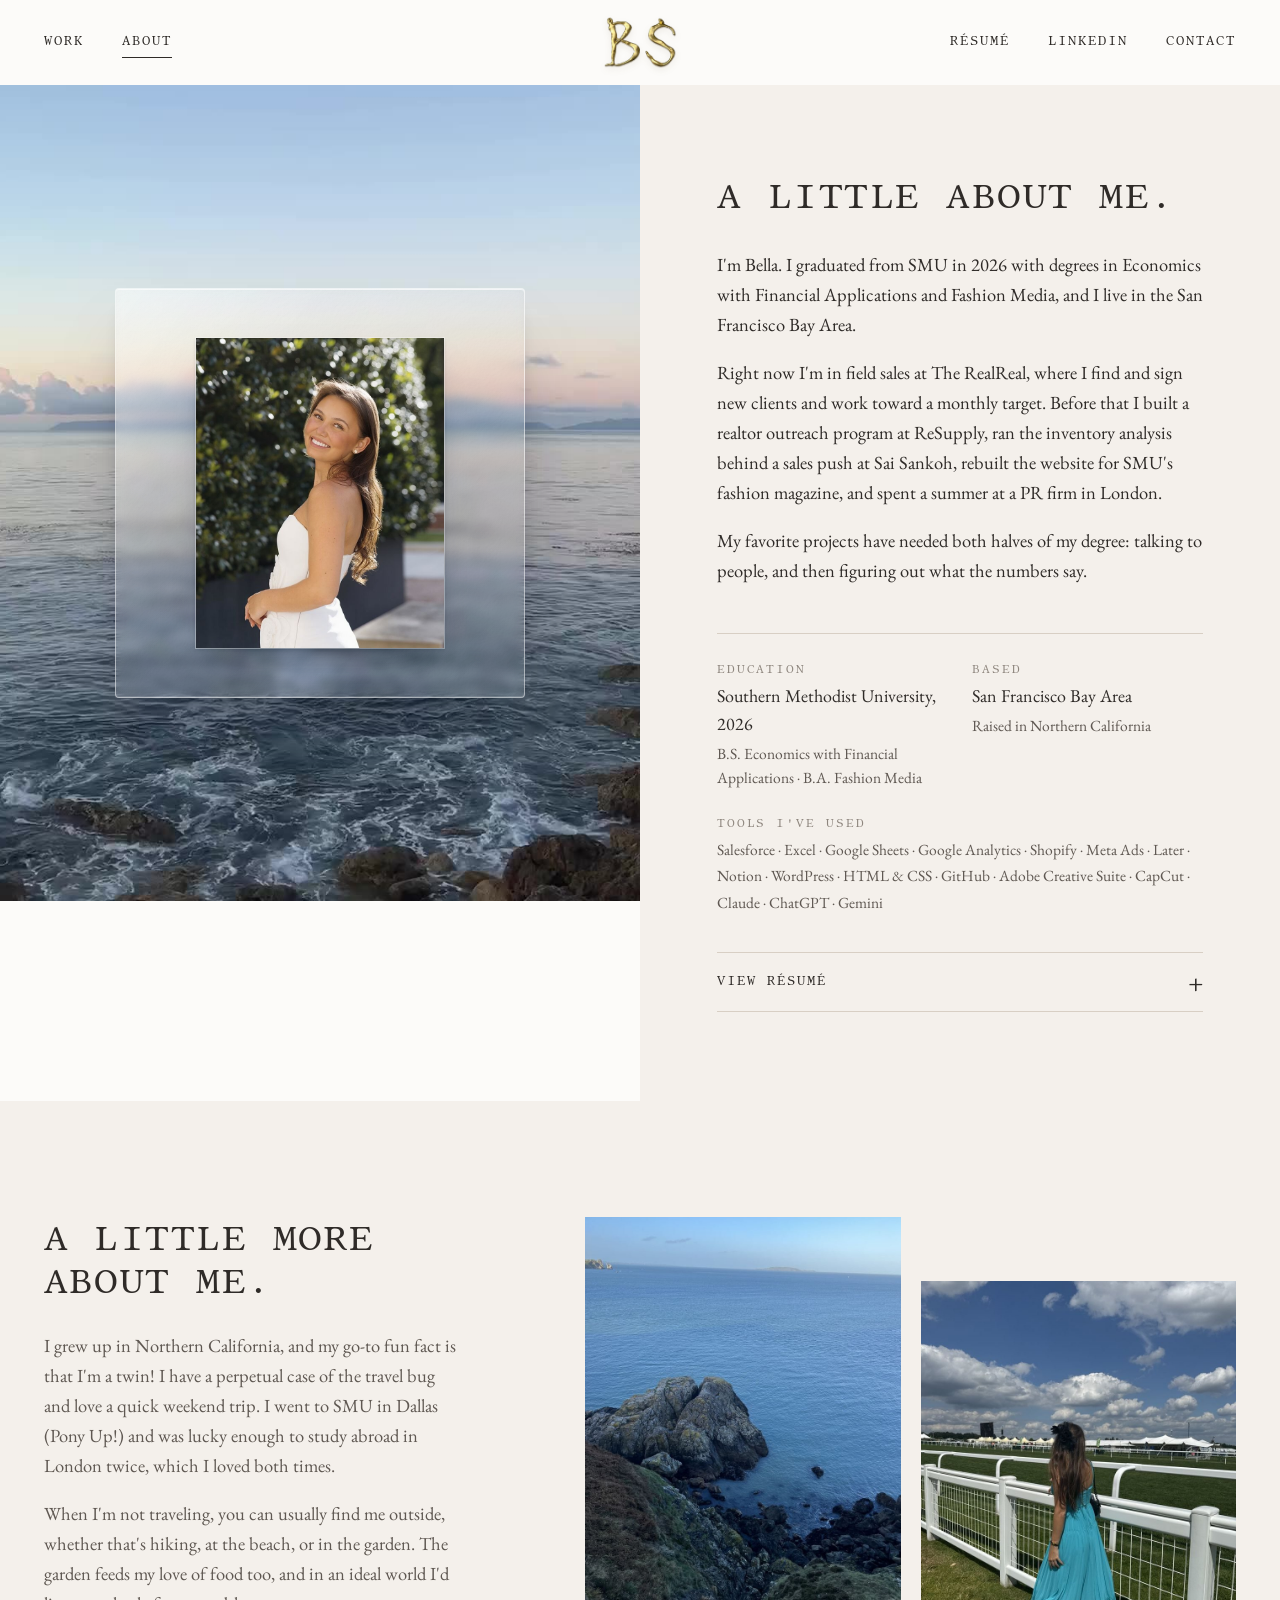
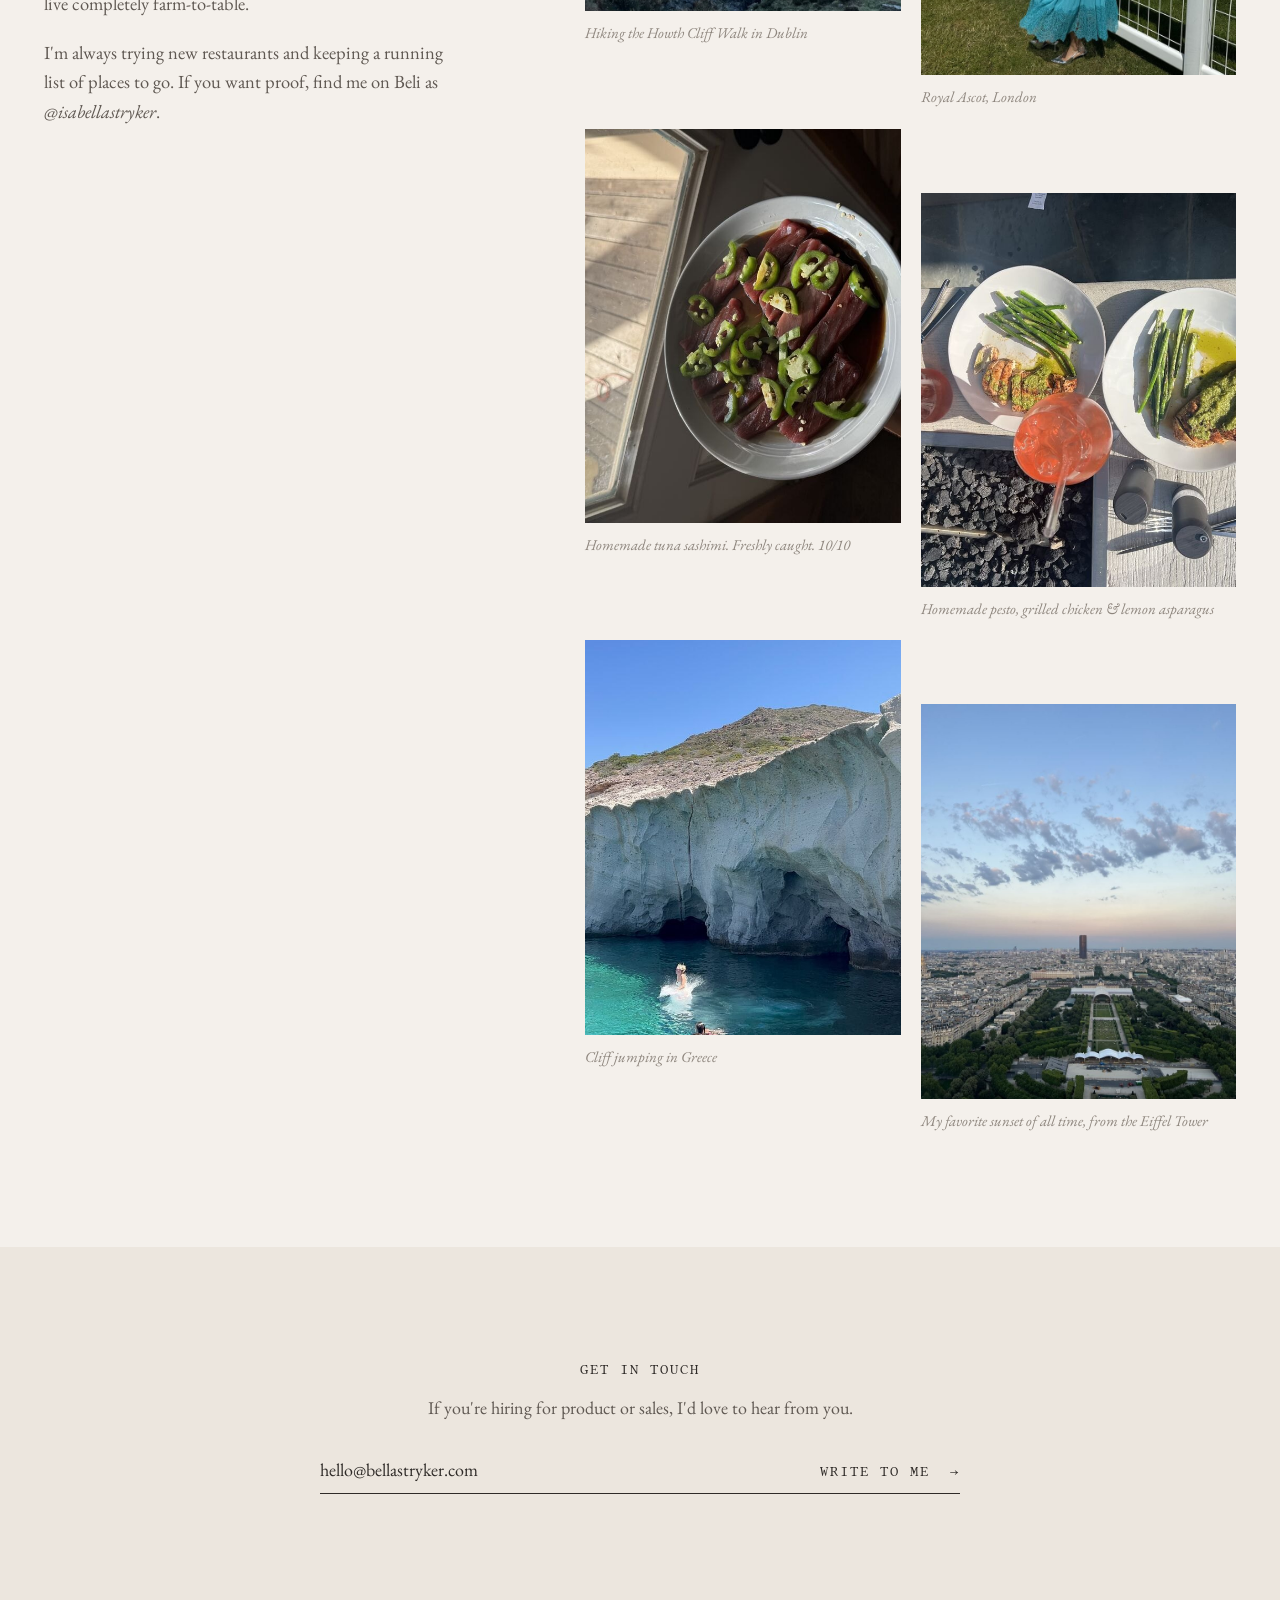
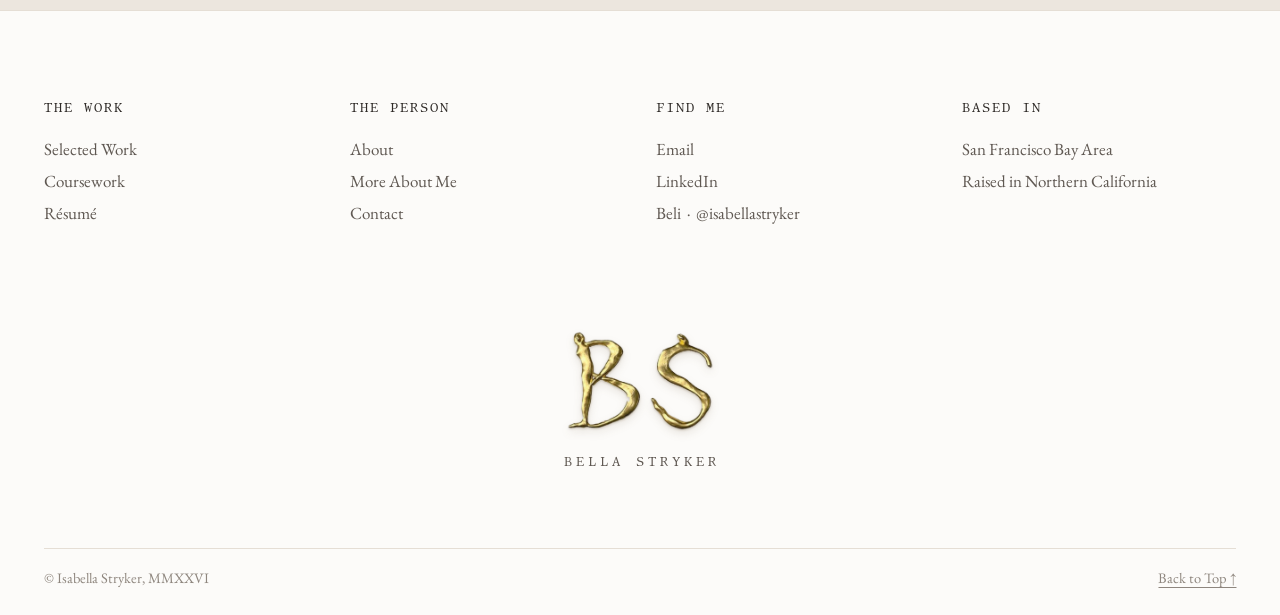
==== commit a620b6b4: "About: retitle Off the Clock section "A little more about me" Footer link label follows.  Co-Authore" ====
--- a/about.html
+++ b/about.html
@@ -43,7 +43,7 @@
 
       <nav class="nav nav--right" aria-label="Secondary">
         <a href="assets/resume.pdf" target="_blank" rel="noopener">Résumé</a>
-        <a href="https://linkedin.com/in/isabellastryker" target="_blank" rel="noopener">LinkedIn</a>
+        <a href="https://www.linkedin.com/in/bellastryker/" target="_blank" rel="noopener">LinkedIn</a>
         <a href="contact.html">Contact</a>
       </nav>
       <a href="contact.html" class="header-cta">Contact</a>
@@ -67,7 +67,7 @@
       </ul>
       <div class="drawer__foot">
         <a href="assets/resume.pdf" target="_blank" rel="noopener" class="link">Résumé (PDF)</a>
-        <a href="https://linkedin.com/in/isabellastryker" target="_blank" rel="noopener" class="link">LinkedIn</a>
+        <a href="https://www.linkedin.com/in/bellastryker/" target="_blank" rel="noopener" class="link">LinkedIn</a>
         <span>San Francisco Bay Area</span>
       </div>
     </div>
@@ -126,7 +126,7 @@
     <section class="section bg-linen" id="off-the-clock">
       <div class="wrap offclock">
         <div class="offclock__text reveal">
-          <h2 class="h-lg">When I Am Off <em>the Clock.</em></h2>
+          <h2 class="h-lg">A little more <em>about me.</em></h2>
           <p>I grew up in Northern California, and my go-to fun fact is that I'm a twin! I have a perpetual case of the travel bug and love a quick weekend trip. I went to SMU in Dallas (Pony Up!) and was lucky enough to study abroad in London twice, which I loved both times.</p>
           <p>When I'm not traveling, you can usually find me outside, whether that's hiking, at the beach, or in the garden. The garden feeds my love of food too, and in an ideal world I'd live completely farm-to-table.</p>
           <p>I'm always trying new restaurants and keeping a running list of places to go. If you want proof, find me on Beli as <em>@isabellastryker</em>.</p>
@@ -171,7 +171,7 @@
           <p class="label">The Person</p>
           <ul>
             <li><a href="about.html">About</a></li>
-            <li><a href="about.html#off-the-clock">Off the Clock</a></li>
+            <li><a href="about.html#off-the-clock">More About Me</a></li>
             <li><a href="contact.html">Contact</a></li>
           </ul>
         </div>
@@ -179,7 +179,7 @@
           <p class="label">Find Me</p>
           <ul>
             <li><a href="mailto:hello@bellastryker.com">Email</a></li>
-            <li><a href="https://linkedin.com/in/isabellastryker" target="_blank" rel="noopener">LinkedIn</a></li>
+            <li><a href="https://www.linkedin.com/in/bellastryker/" target="_blank" rel="noopener">LinkedIn</a></li>
             <li>Beli &nbsp;·&nbsp; @isabellastryker</li>
           </ul>
         </div>
--- a/css/styles.css
+++ b/css/styles.css
@@ -545,6 +545,7 @@
 .pills li { border: 1px solid rgba(95, 88, 82, .32); border-radius: 999px; padding: 9px 18px; font-size: 16.5px; line-height: 1.2; color: var(--ink); background: rgba(255, 255, 255, .28); }
 .pills--sm { gap: 8px; }
 .pills--sm li { font-size: 15px; padding: 7px 14px; border-color: rgba(255, 255, 255, .85); background: rgba(255, 255, 255, .5); }
+.kit--paper .pills--sm li { border-color: rgba(95, 88, 82, .2); background: rgba(255, 255, 255, .7); }
 .pill__tag { font-family: var(--title); font-size: 10.5px; letter-spacing: .14em; text-transform: uppercase; color: var(--ink-mute); margin-left: 6px; }
 .stack { margin: 0; display: grid; gap: 18px; }
 .stack > div { display: grid; gap: 10px; padding-top: 18px; border-top: 1px solid rgba(95, 88, 82, .16); }
@@ -916,20 +917,28 @@
 .carousel__btn[disabled] { opacity: 0; pointer-events: none; }
 .carousel.is-static .carousel__btn, .carousel.is-static .carousel__progress { display: none; }
 
+/* Progress line that is also a slider: a 22px hit area with the 1px line drawn through the middle */
 .carousel__progress {
   position: relative;
-  height: 1px;
-  margin-top: clamp(26px, 3vw, 40px);
-  background: var(--hair);
-  overflow: hidden;
-}
+  height: 22px;
+  margin-top: clamp(15px, 2.2vw, 29px);
+  cursor: grab;
+  touch-action: none;
+  -webkit-user-select: none; user-select: none;
+}
+.carousel__progress::before { content: ""; position: absolute; left: 0; right: 0; top: 50%; height: 1px; background: var(--hair); }
 .carousel__progress i {
-  position: absolute; top: 0; left: 0; bottom: 0;
+  position: absolute; left: 0; top: 50%;
+  height: 1px; margin-top: -.5px;
   width: var(--thumb, 25%);
   transform: translateX(var(--pos, 0%));
   background: var(--ink);
-  transition: transform .25s linear;
-}
+  transition: transform .25s linear, height .2s var(--ease), margin-top .2s var(--ease);
+}
+.carousel__progress:hover i, .carousel__progress:focus-visible i, .carousel.is-dragging .carousel__progress i { height: 3px; margin-top: -1.5px; }
+.carousel.is-dragging .carousel__progress { cursor: grabbing; }
+.carousel.is-dragging .carousel__progress i { transition: height .2s var(--ease), margin-top .2s var(--ease); }
+.carousel__progress:focus-visible { outline: none; }
 
 @media (max-width: 1100px) { .carousel { --per: 3; } }
 @media (max-width: 900px)  { .carousel { --per: 2.15; } .carousel__btn--prev { left: -12px; } .carousel__btn--next { right: -12px; } }
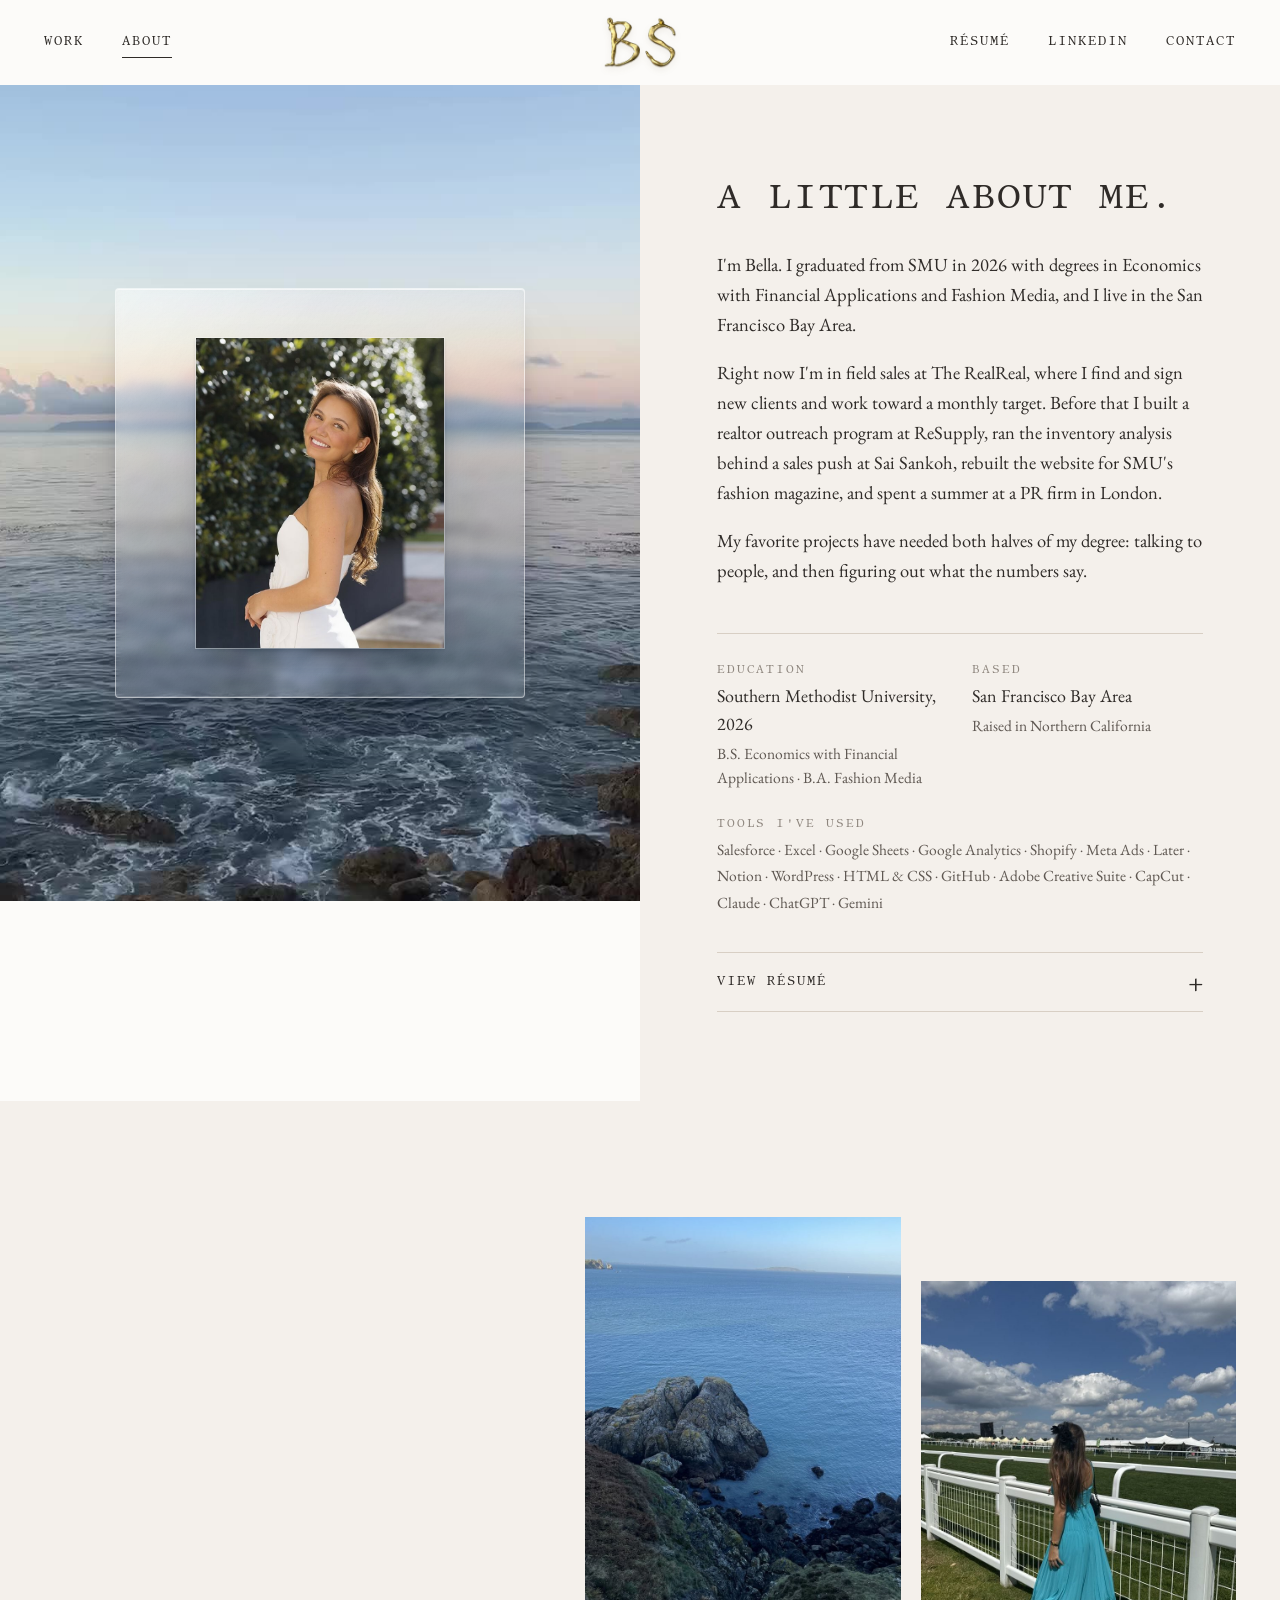
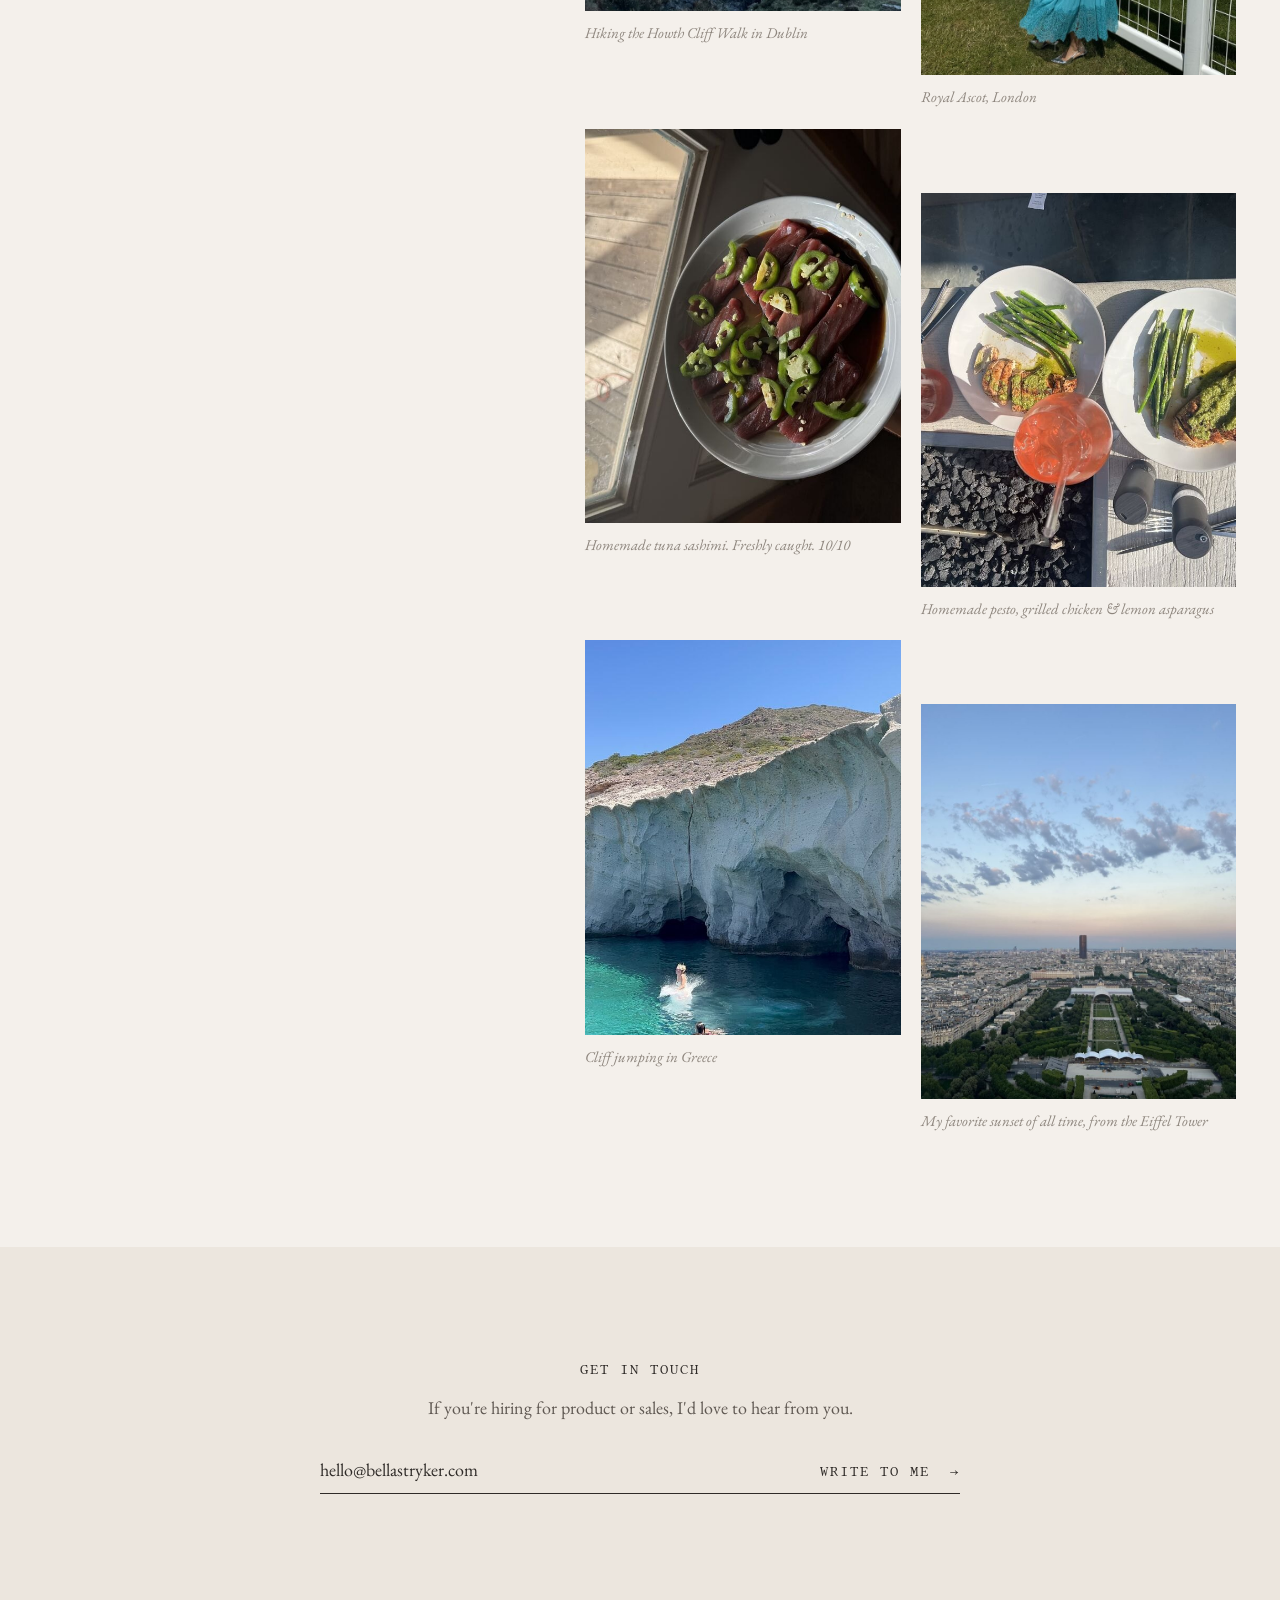
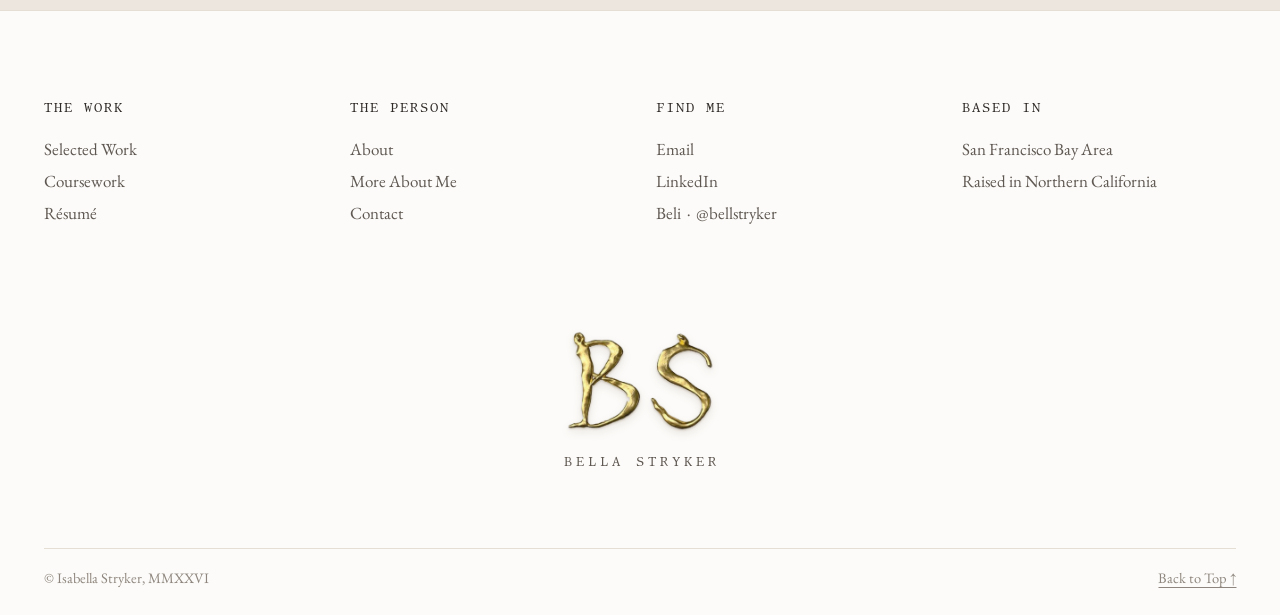
==== commit 72246f54: "Beli handle is @bellstryker Co-Authored-By: Claude Opus 5.5 <noreply@anthropic.com> Claude-Session: " ====
--- a/about.html
+++ b/about.html
@@ -129,7 +129,7 @@
           <h2 class="h-lg">A little more <em>about me.</em></h2>
           <p>I grew up in Northern California, and my go-to fun fact is that I'm a twin! I have a perpetual case of the travel bug and love a quick weekend trip. I went to SMU in Dallas (Pony Up!) and was lucky enough to study abroad in London twice, which I loved both times.</p>
           <p>When I'm not traveling, you can usually find me outside, whether that's hiking, at the beach, or in the garden. The garden feeds my love of food too, and in an ideal world I'd live completely farm-to-table.</p>
-          <p>I'm always trying new restaurants and keeping a running list of places to go. If you want proof, find me on Beli as <em>@isabellastryker</em>.</p>
+          <p>I'm always trying new restaurants and keeping a running list of places to go. If you want proof, find me on Beli as <em>@bellstryker</em>.</p>
         </div>
         <div class="photo-grid reveal">
           <figure><img src="assets/images/site/life-howth.jpg" alt="The sea from the Howth Cliff Walk" loading="lazy" /><figcaption>Hiking the Howth Cliff Walk in Dublin</figcaption></figure>
@@ -180,7 +180,7 @@
           <ul>
             <li><a href="mailto:hello@bellastryker.com">Email</a></li>
             <li><a href="https://www.linkedin.com/in/bellastryker/" target="_blank" rel="noopener">LinkedIn</a></li>
-            <li>Beli &nbsp;·&nbsp; @isabellastryker</li>
+            <li>Beli &nbsp;·&nbsp; @bellstryker</li>
           </ul>
         </div>
         <div>
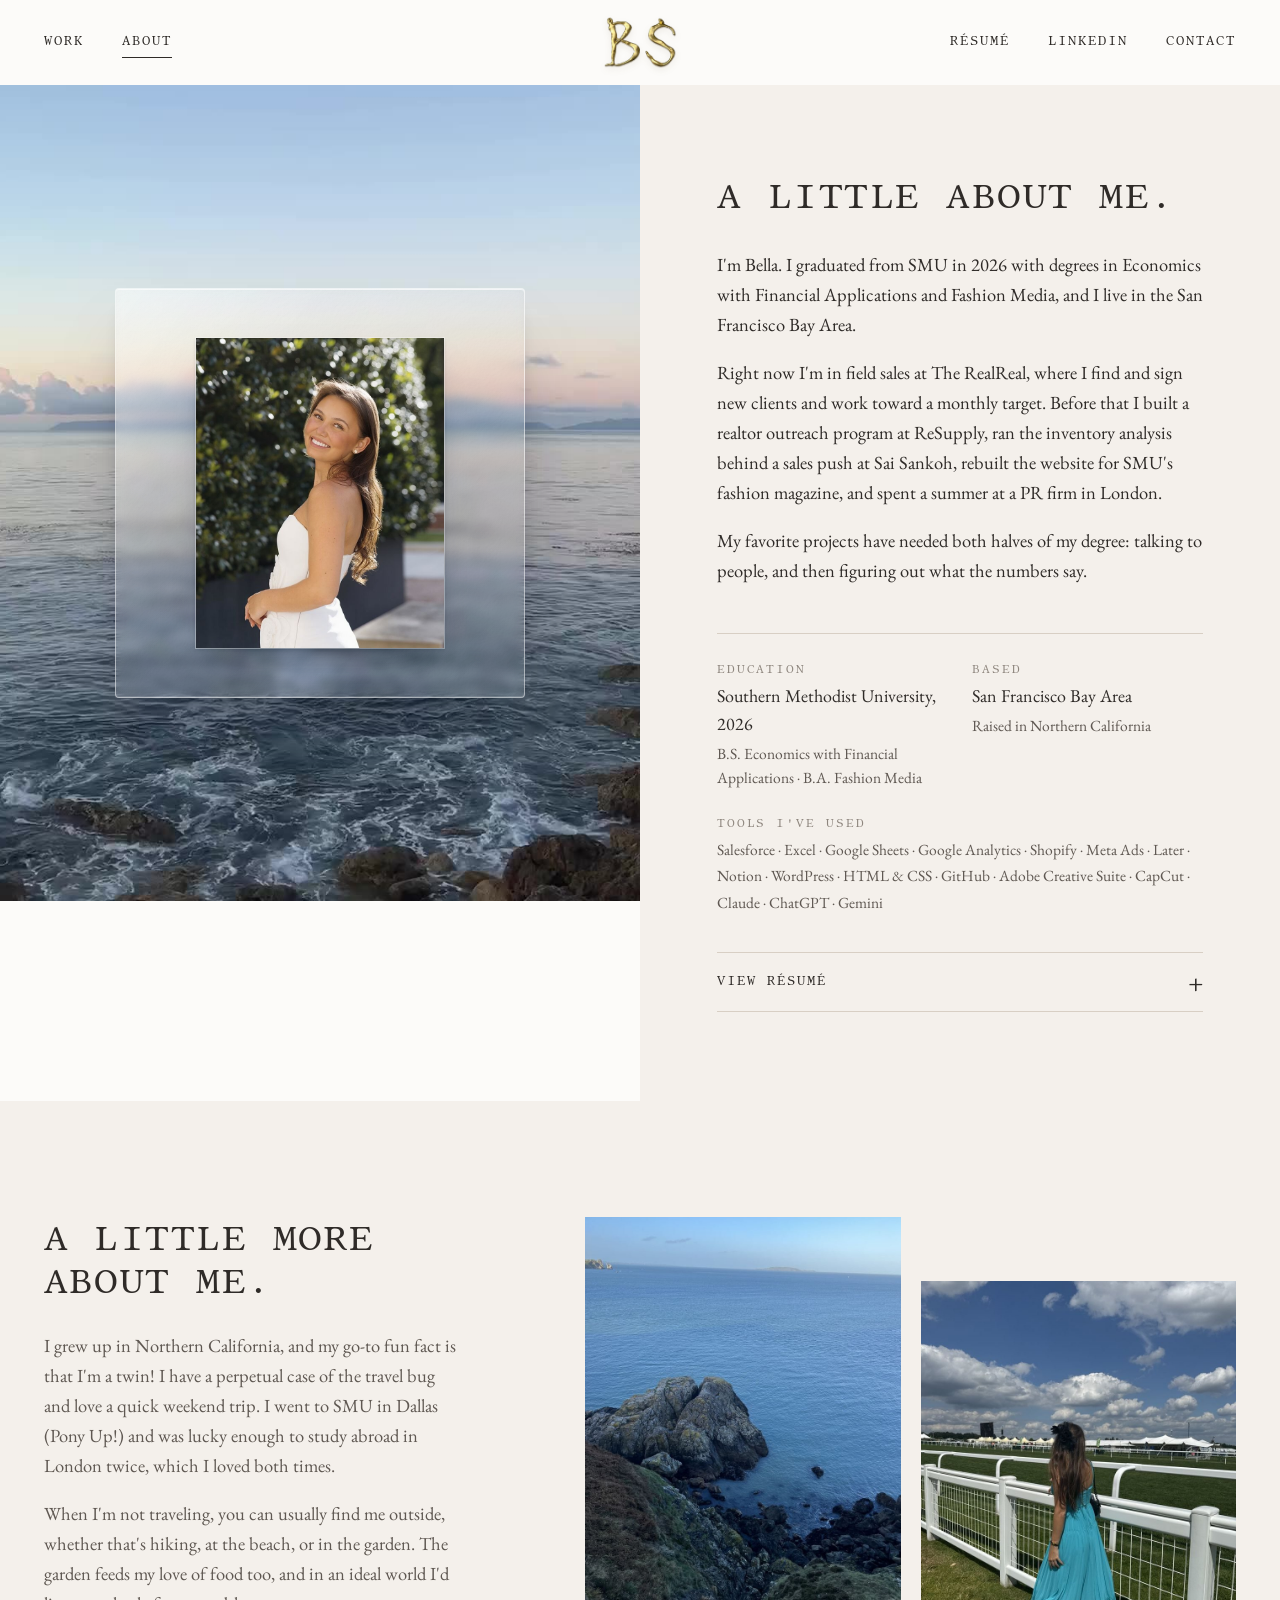
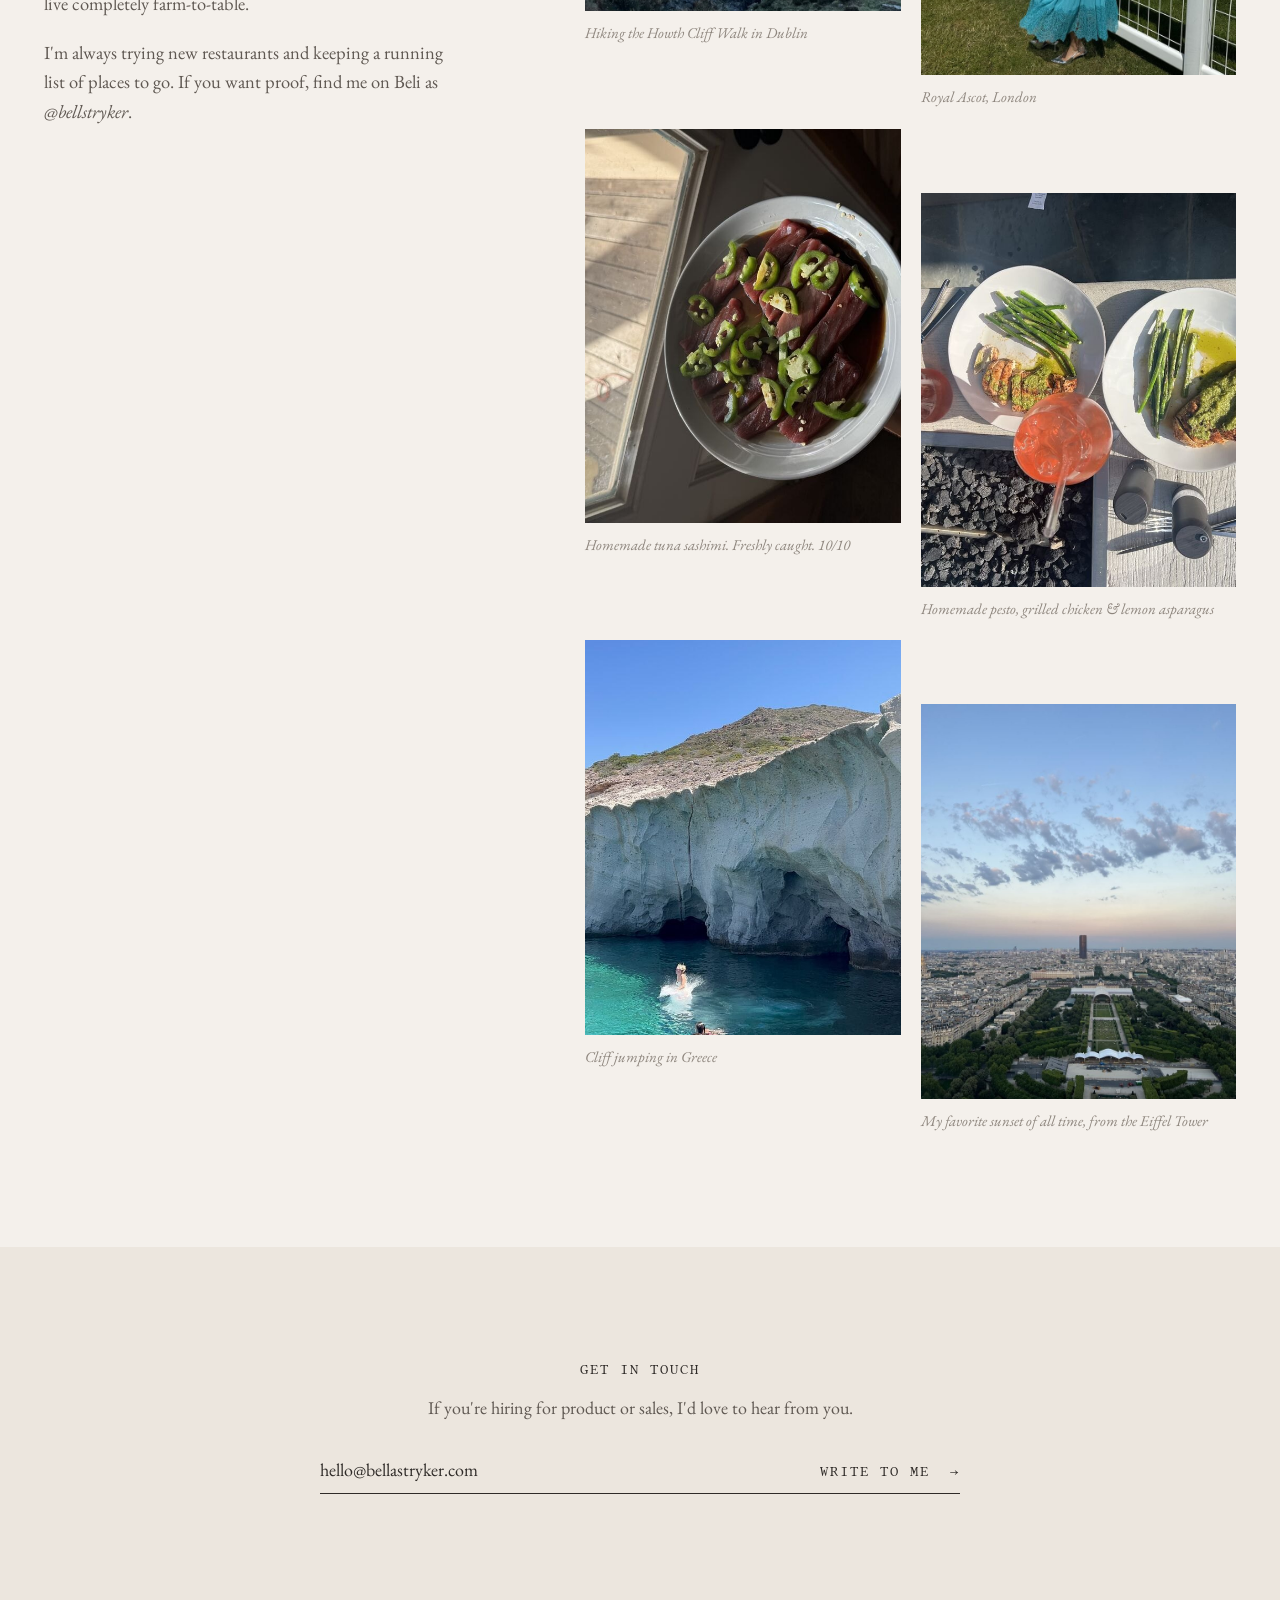
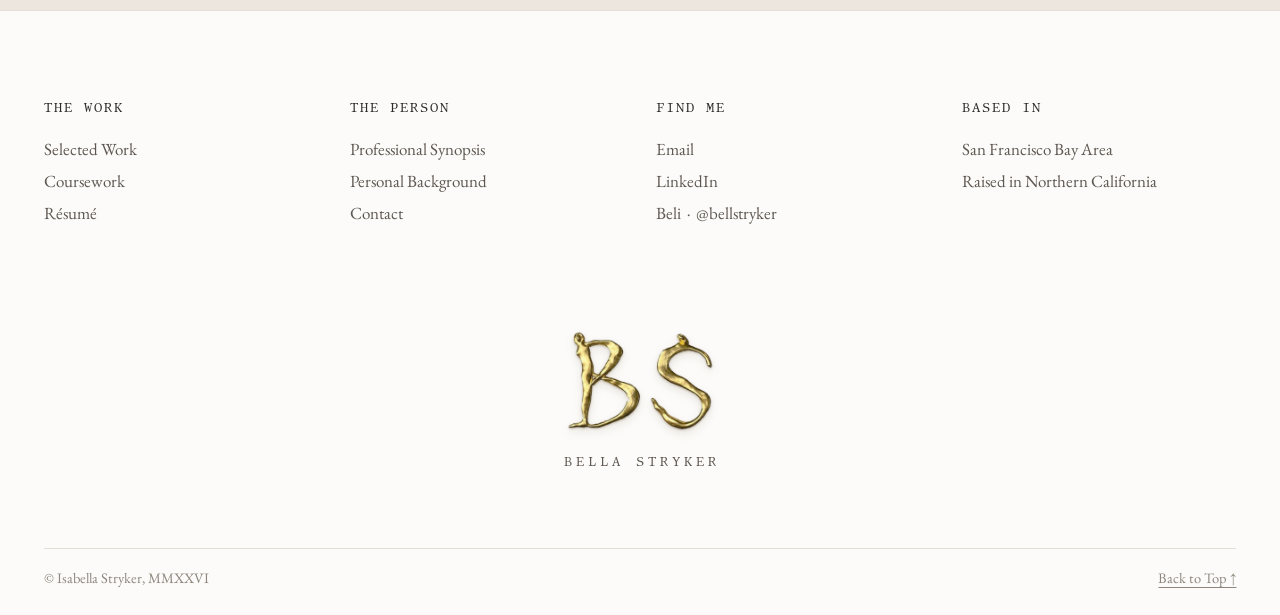
==== commit 6f442b9f: "Footer: The Person links read Professional Synopsis, Personal Background, Contact Co-Authored-By: Cl" ====
--- a/about.html
+++ b/about.html
@@ -170,8 +170,8 @@
         <div>
           <p class="label">The Person</p>
           <ul>
-            <li><a href="about.html">About</a></li>
-            <li><a href="about.html#off-the-clock">More About Me</a></li>
+            <li><a href="about.html">Professional Synopsis</a></li>
+            <li><a href="about.html#off-the-clock">Personal Background</a></li>
             <li><a href="contact.html">Contact</a></li>
           </ul>
         </div>
